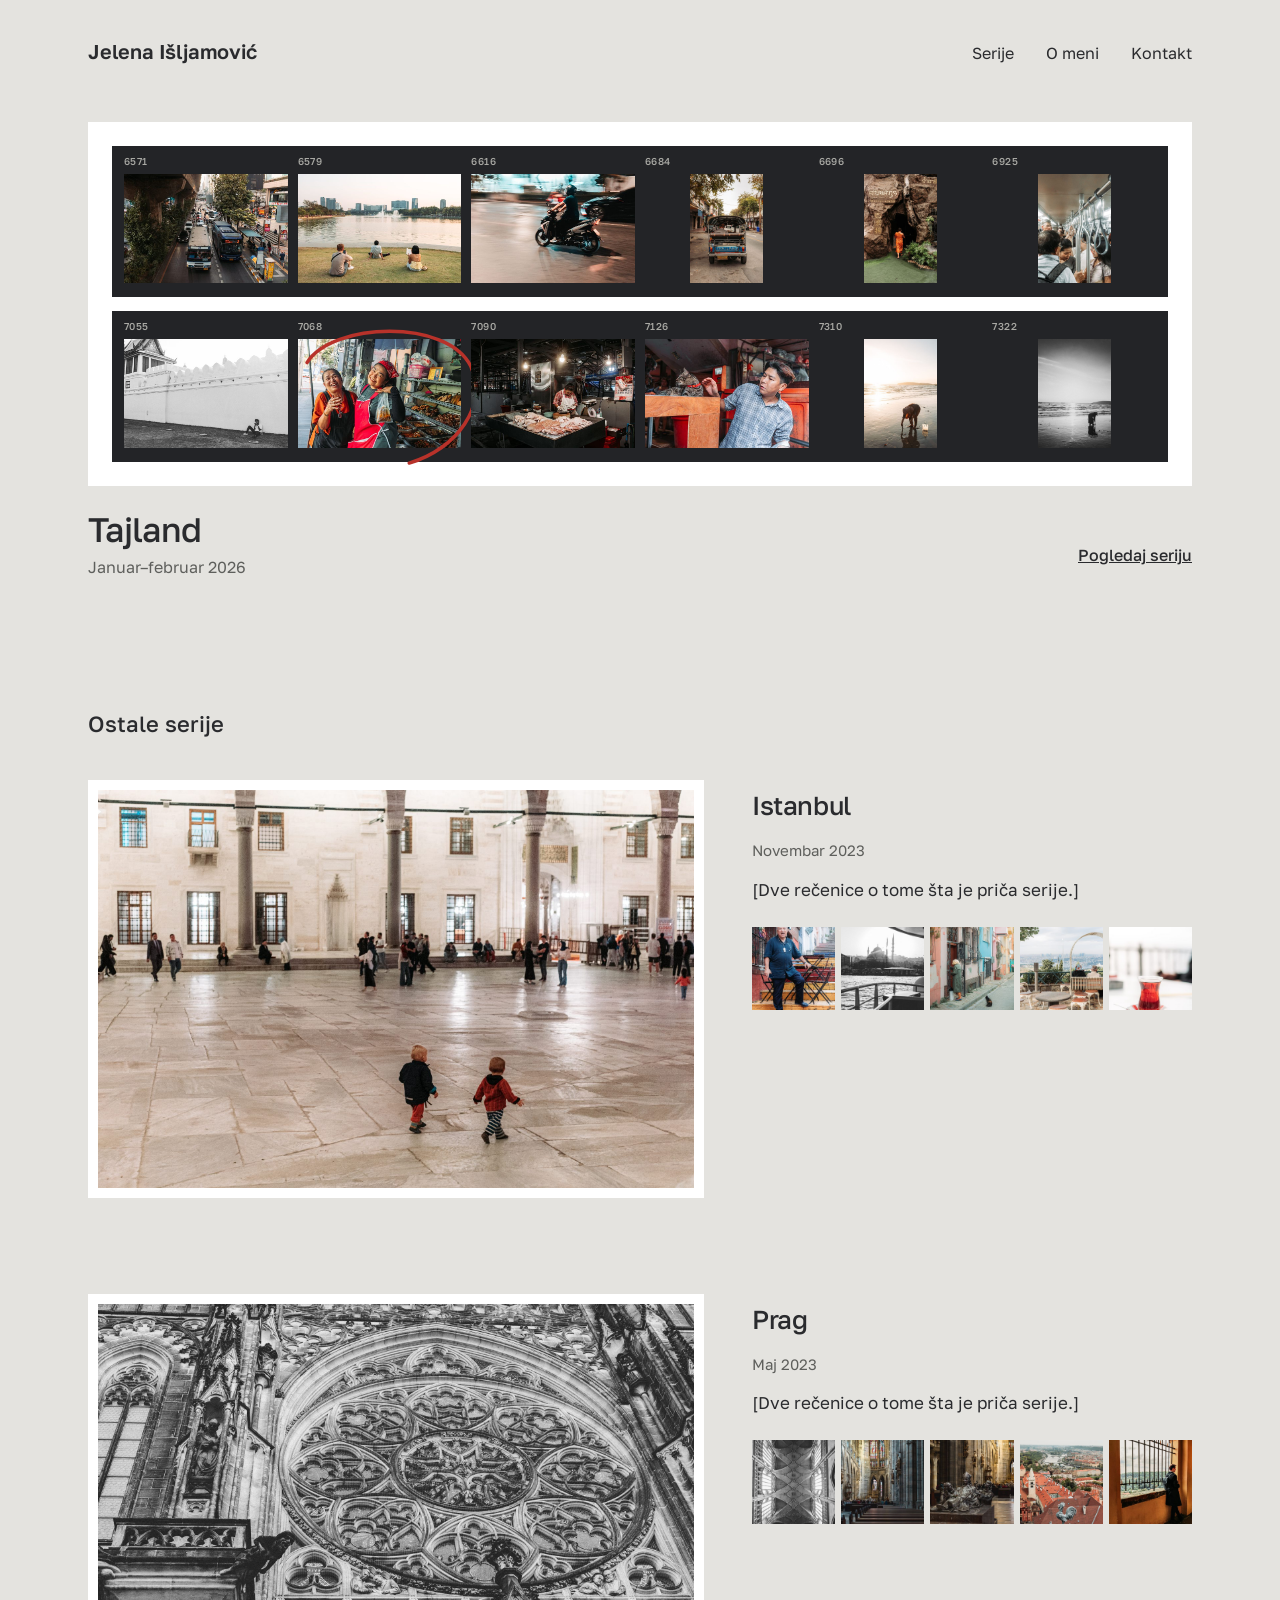
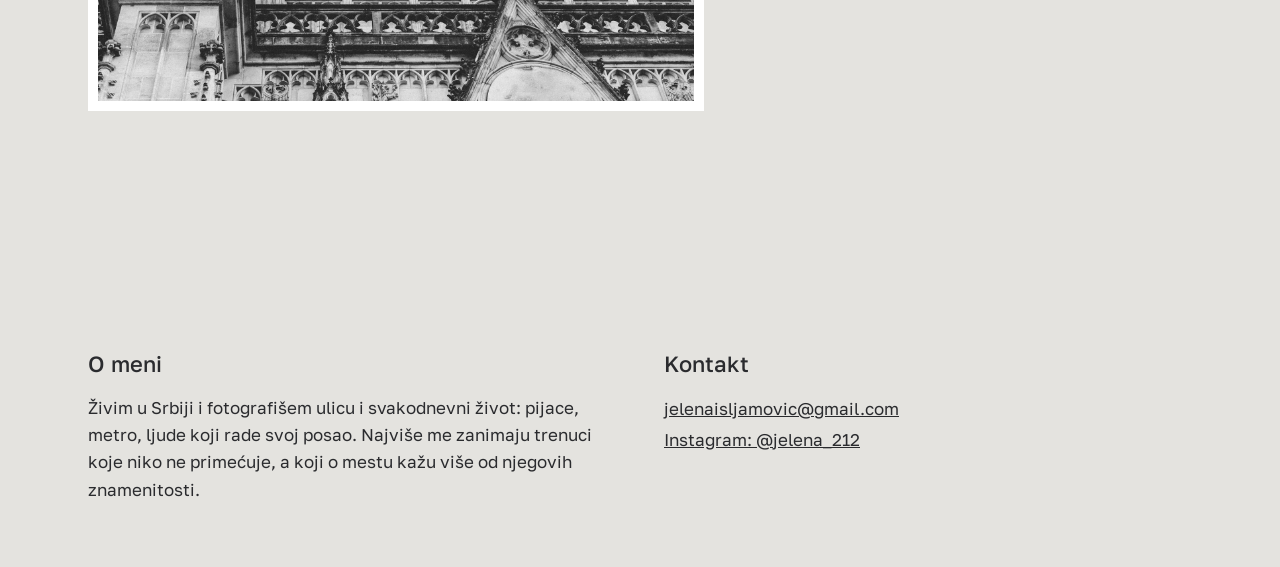
==== index.html @ 3655eb78 "Add files via upload" ====
<!doctype html>
<html lang="sr-Latn">
<head>
<meta charset="utf-8">
<meta name="viewport" content="width=device-width, initial-scale=1">
<title>Jelena Išljamović — fotografija</title>
<meta name="description" content="Ulična i dokumentarna fotografija — Jelena Išljamović">
<link rel="preconnect" href="https://fonts.googleapis.com">
<link rel="preconnect" href="https://fonts.gstatic.com" crossorigin>
<link href="https://fonts.googleapis.com/css2?family=Golos+Text:wght@400;500;600&display=swap" rel="stylesheet">
<link rel="stylesheet" href="style.css">
</head>
<body>
<div class="wrap">
<header class="top">
  <a class="name" href="index.html">Jelena Išljamović</a>
  <nav class="nav" aria-label="Glavni meni">
    <a href="index.html#serije">Serije</a>
    <a href="index.html#o-meni">O meni</a>
    <a href="index.html#kontakt">Kontakt</a>
  </nav>
</header>
<main>
<section aria-label="Kontaktni list serije Tajland">
  <div class="sheet">
    <div class="strip"><div class="row">
      <div class="frame"><span class="num">6571</span><div class="shot"><img src="img/m-tj-cb6a6571.jpg" alt="Autobusi ispod nadvožnjaka" loading="lazy"></div></div>
      <div class="frame"><span class="num">6579</span><div class="shot"><img src="img/m-tj-cb6a6579-edit.jpg" alt="Ljudi na travi kraj jezera u parku" loading="lazy"></div></div>
      <div class="frame"><span class="num">6616</span><div class="shot"><img src="img/m-tj-cb6a6616.jpg" alt="Motor u pokretu" loading="lazy"></div></div>
      <div class="frame"><span class="num">6684</span><div class="shot"><img src="img/m-tj-cb6a6684.jpg" alt="Tuk-tuk na ulici" loading="lazy"></div></div>
      <div class="frame"><span class="num">6696</span><div class="shot"><img src="img/m-tj-cb6a6696.jpg" alt="Monah ulazi u pećinu" loading="lazy"></div></div>
      <div class="frame"><span class="num">6925</span><div class="shot"><img src="img/m-tj-cb6a6925.jpg" alt="Putnici u metrou" loading="lazy"></div></div>
    </div></div>
    <div class="strip"><div class="row">
      <div class="frame"><span class="num">7055</span><div class="shot"><img src="img/m-tj-cb6a7055.jpg" alt="Čovek sedi uz beli zid" loading="lazy"></div></div>
      <div class="frame"><span class="num">7068</span><div class="shot"><img src="img/m-tj-cb6a7068-edit.jpg" alt="Dve prodavačice se smeju na pijaci" loading="lazy"><svg class="mark" aria-hidden="true" viewBox="0 0 120 90" preserveAspectRatio="none"><path pathLength="1" d="M20 28 C 34 6, 98 4, 111 30 C 123 56, 94 86, 57 85 C 22 84, 3 62, 10 42 C 14 29, 30 19, 47 16" fill="none" stroke="#B8322A" stroke-width="3.5" stroke-linecap="round" vector-effect="non-scaling-stroke"/></svg></div></div>
      <div class="frame"><span class="num">7090</span><div class="shot"><img src="img/m-tj-cb6a7090.jpg" alt="Prodavačica mesa na pijaci" loading="lazy"></div></div>
      <div class="frame"><span class="num">7126</span><div class="shot"><img src="img/m-tj-cb6a7126.jpg" alt="Mladić i mačka u tezgi" loading="lazy"></div></div>
      <div class="frame"><span class="num">7310</span><div class="shot"><img src="img/m-tj-cb6a7310.jpg" alt="Žena skuplja školjke u oseci" loading="lazy"></div></div>
      <div class="frame"><span class="num">7322</span><div class="shot"><img src="img/m-tj-cb6a7322.jpg" alt="Žena na plaži u kontrasvetlu" loading="lazy"></div></div>
    </div></div>
  </div>
  <div class="lead">
    <div><h1>Tajland</h1><p class="muted">Januar–februar 2026</p></div>
    <a class="cta" href="tajland.html">Pogledaj seriju</a>
  </div>
</section>
<section id="serije" class="series-list" aria-labelledby="serije-naslov">
  <h2 id="serije-naslov">Ostale serije</h2>
  <article class="series">
    <div class="cover"><img src="img/ist-img_7965.jpg" alt="Deca trče kroz dvorište džamije" loading="lazy"></div>
    <div class="info">
      <h3>Istanbul</h3>
      <p class="muted" style="font-size:15px">Novembar 2023</p>
      <p style="font-size:17px;line-height:1.6;max-width:34em">[Dve rečenice o tome šta je priča serije.]</p>
      <div class="thumbs"><img src="img/m-ist-img_8067.jpg" alt="" loading="lazy"><img src="img/m-ist-img_7953.jpg" alt="" loading="lazy"><img src="img/m-ist-img_8061.jpg" alt="" loading="lazy"><img src="img/m-ist-img_8204.jpg" alt="" loading="lazy"><img src="img/m-ist-img_8185.jpg" alt="" loading="lazy"></div>
    </div>
  </article>
  <article class="series">
    <div class="cover"><img src="img/prg-img_9256.jpg" alt="Rozeta katedrale Svetog Vida, crno-belo" loading="lazy"></div>
    <div class="info">
      <h3>Prag</h3>
      <p class="muted" style="font-size:15px">Maj 2023</p>
      <p style="font-size:17px;line-height:1.6;max-width:34em">[Dve rečenice o tome šta je priča serije.]</p>
      <div class="thumbs"><img src="img/m-prg-img_20230502_110109.jpg" alt="" loading="lazy"><img src="img/m-prg-img_9258.jpg" alt="" loading="lazy"><img src="img/m-prg-img_9260.jpg" alt="" loading="lazy"><img src="img/m-prg-img_9280.jpg" alt="" loading="lazy"><img src="img/m-prg-img_20230502_115839.jpg" alt="" loading="lazy"></div>
    </div>
  </article>
</section>
</main>
<footer class="foot">
  <div id="o-meni"><h2>O meni</h2><p>Živim u Srbiji i fotografišem ulicu i svakodnevni život: pijace, metro, ljude koji rade svoj posao. Najviše me zanimaju trenuci koje niko ne primećuje, a koji o mestu kažu više od njegovih znamenitosti.</p></div>
  <div id="kontakt"><h2>Kontakt</h2><p style="line-height:1.8"><a href="mailto:jelenaisljamovic@gmail.com">jelenaisljamovic@gmail.com</a><br><a href="https://www.instagram.com/jelena_212/">Instagram: @jelena_212</a></p></div>
</footer>
</div>
</body>
</html>
---- style.css ----
*{box-sizing:border-box}
html{-webkit-text-size-adjust:100%}
body{margin:0;background:#E4E3DF;color:#2A2B2E;font-family:'Golos Text',system-ui,sans-serif;line-height:1.5}
a{color:#2A2B2E}a:hover{color:#000}
a:focus-visible{outline:2px solid #2A2B2E;outline-offset:4px}
img{display:block;max-width:100%}
.wrap{max-width:1200px;margin:0 auto;padding:0 clamp(20px,4vw,48px)}
.top{display:flex;flex-wrap:wrap;justify-content:space-between;align-items:baseline;gap:16px;padding:36px 0 56px}
.name{font-size:20px;font-weight:600;text-decoration:none;letter-spacing:-.01em}
.nav{display:flex;gap:32px;font-size:16px}
.nav a{text-decoration:none}
.muted{color:#5E5F5C}

/* Kontaktni list */
.sheet{background:#fff;padding:clamp(12px,2vw,24px);display:flex;flex-direction:column;gap:14px}
.strip{background:#232427;padding:8px 12px 14px}
.row{display:grid;grid-template-columns:repeat(6,minmax(0,1fr));gap:10px}
.frame{display:flex;flex-direction:column;gap:5px}
.num{font-size:10px;color:#A9A9A4;font-weight:500;letter-spacing:.04em}
.shot{position:relative}
.shot img{width:100%;aspect-ratio:3/2;object-fit:contain;background:#232427}
.mark{position:absolute;left:-16%;top:-26%;width:132%;height:152%;overflow:visible;pointer-events:none}
.mark path{stroke-dasharray:1;stroke-dashoffset:1;animation:draw 1.2s .7s cubic-bezier(.6,.1,.3,1) forwards}
@keyframes draw{to{stroke-dashoffset:0}}
@media (prefers-reduced-motion:reduce){.mark path{animation:none;stroke-dashoffset:0}}
.lead{display:flex;flex-wrap:wrap;justify-content:space-between;align-items:end;gap:16px;padding-top:24px}
.lead h1{margin:0;font-size:34px;font-weight:500;letter-spacing:-.02em;line-height:1.15}
.lead p{margin:6px 0 0;font-size:16px}
.cta{font-size:16px;font-weight:500;padding:12px 0}

/* Serije */
.series-list{padding-top:128px}
.series-list>h2{margin:0 0 40px;font-size:22px;font-weight:500}
.series{display:grid;grid-template-columns:7fr 5fr;gap:48px;align-items:start;margin-bottom:96px}
.cover{display:block;background:#fff;padding:10px}
.cover img{width:100%;aspect-ratio:3/2;object-fit:cover}
.info{display:flex;flex-direction:column;gap:14px;padding-top:6px}
.info h3{margin:0;font-size:26px;font-weight:500;letter-spacing:-.015em}
.info p{margin:0}
.thumbs{display:grid;grid-template-columns:repeat(5,minmax(0,1fr));gap:6px;margin-top:10px}
.thumbs img{width:100%;aspect-ratio:1/1;object-fit:cover}

.foot{display:grid;grid-template-columns:repeat(auto-fit,minmax(260px,1fr));gap:48px;padding:140px 0 64px}
.foot h2{margin:0 0 14px;font-size:22px;font-weight:500}
.foot p{margin:0;font-size:17px;line-height:1.6;max-width:34em}

/* Stranica serije */
.story{max-width:1000px;margin:0 auto}
.story h1{margin:20px 0 8px;font-size:clamp(36px,5vw,56px);font-weight:500;letter-spacing:-.025em;line-height:1.05}
.intro{margin:32px 0 0;font-size:18px;line-height:1.65;max-width:36em}
.photos{display:flex;flex-direction:column;gap:88px;padding-top:88px}
figure{margin:0}
.mat{background:#fff;padding:12px}
.mat img{width:100%;height:auto}
.pair{display:grid;grid-template-columns:repeat(2,minmax(0,1fr));gap:32px}
figcaption{margin-top:14px;font-size:14px;line-height:1.5;color:#5E5F5C}
.next{display:flex;flex-wrap:wrap;justify-content:space-between;align-items:baseline;gap:16px;padding:128px 0 72px}

@media (max-width:760px){
  .row{grid-template-columns:repeat(3,minmax(0,1fr))}
  .series{grid-template-columns:minmax(0,1fr);gap:20px}
  .pair{grid-template-columns:minmax(0,1fr)}
  .nav{gap:18px}
}
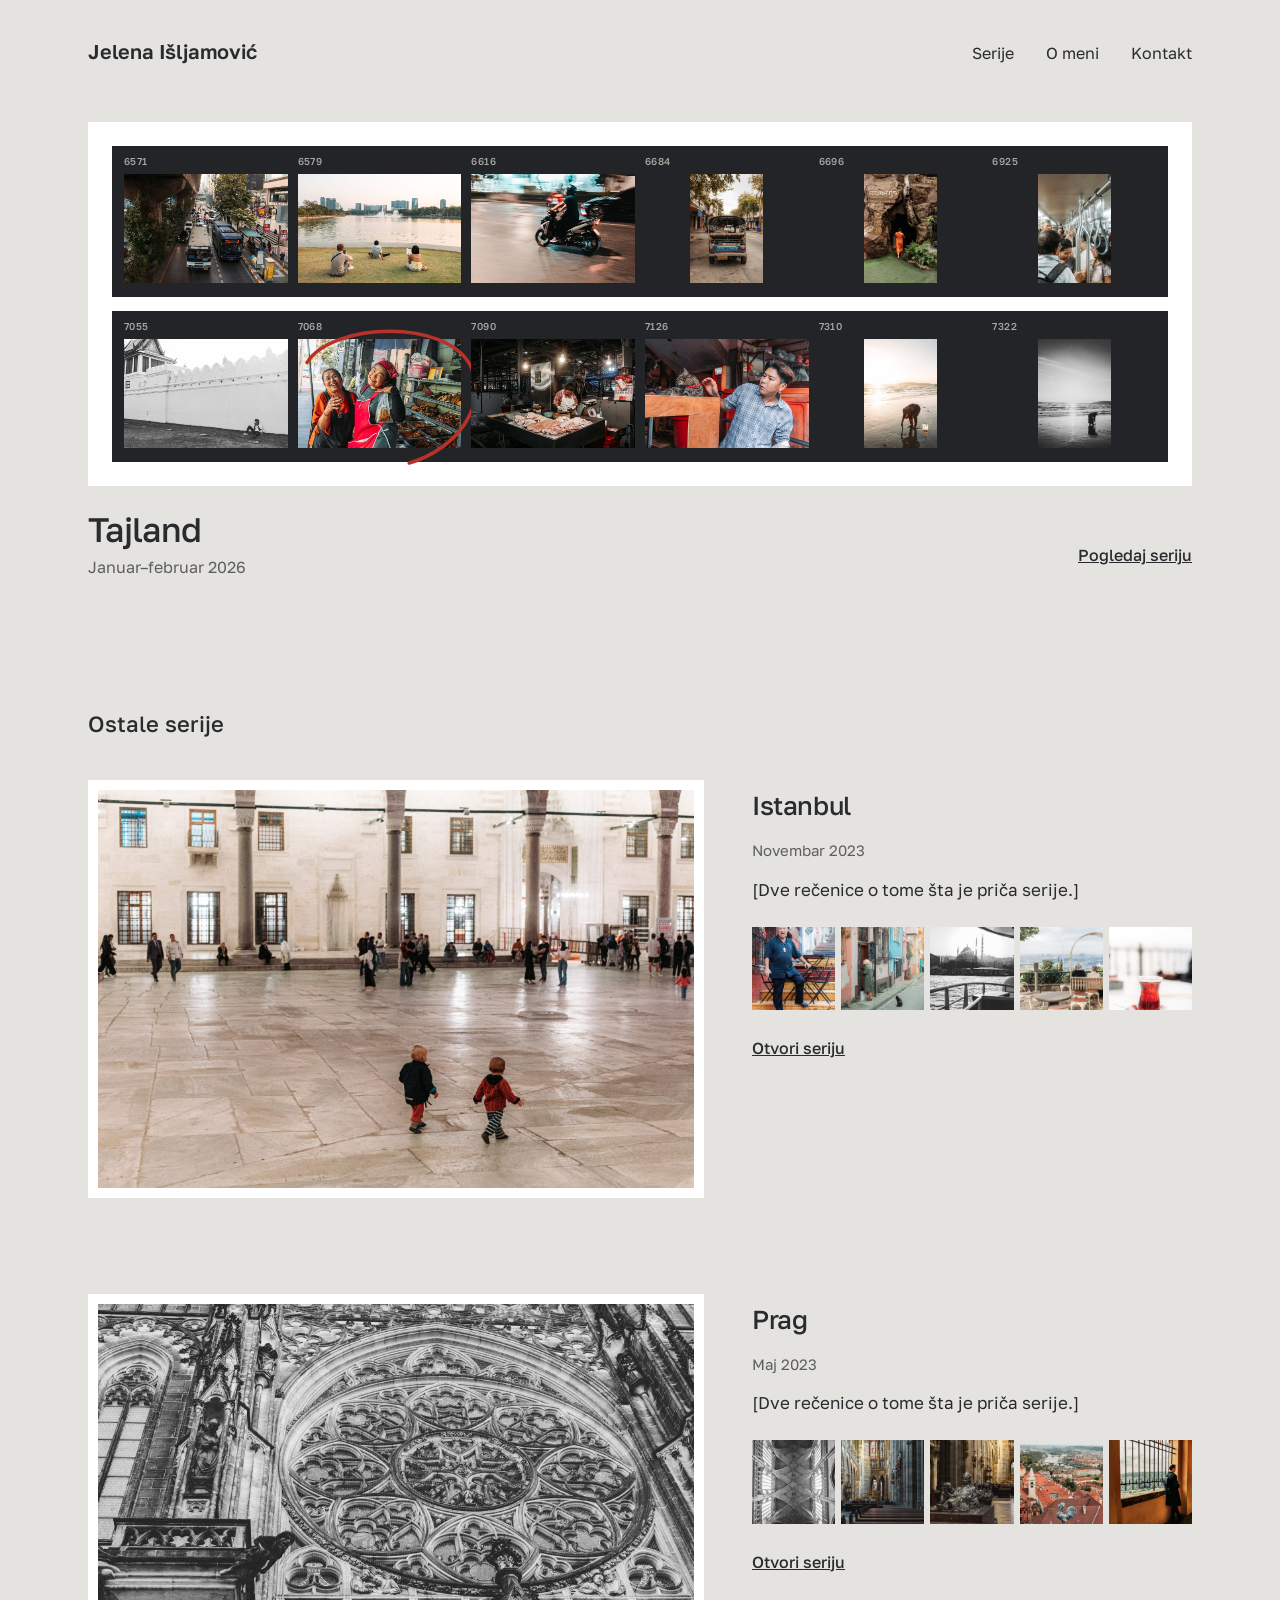
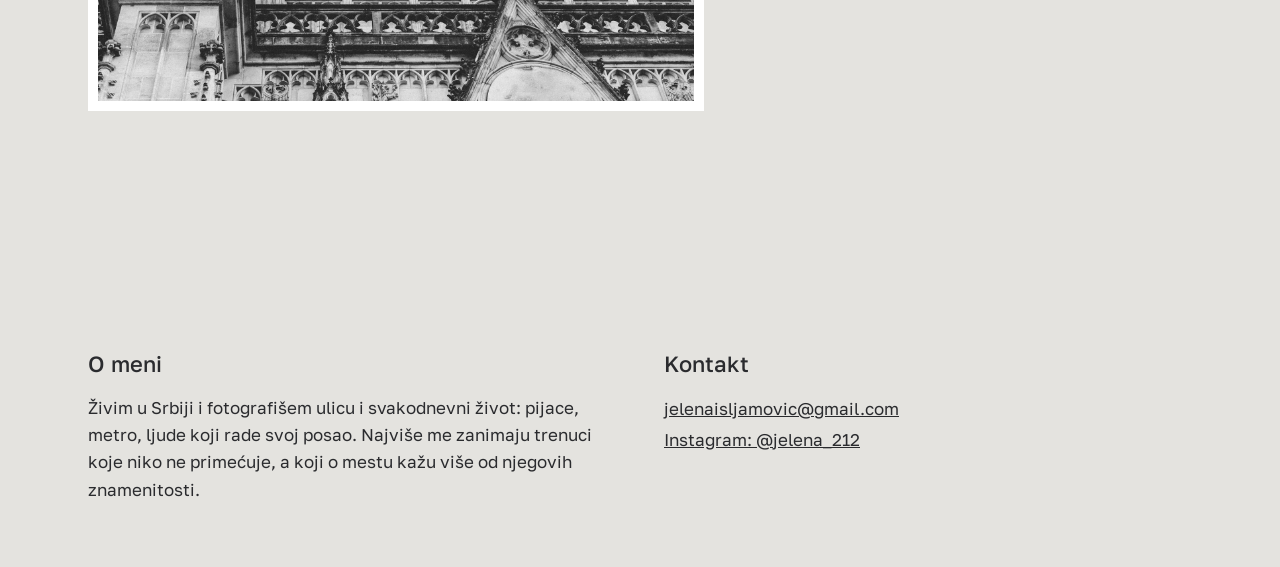
==== commit f1701350: "Add files via upload" ====
--- a/index.html
+++ b/index.html
@@ -24,20 +24,20 @@
 <section aria-label="Kontaktni list serije Tajland">
   <div class="sheet">
     <div class="strip"><div class="row">
-      <div class="frame"><span class="num">6571</span><div class="shot"><img src="img/m-tj-cb6a6571.jpg" alt="Autobusi ispod nadvožnjaka" loading="lazy"></div></div>
-      <div class="frame"><span class="num">6579</span><div class="shot"><img src="img/m-tj-cb6a6579-edit.jpg" alt="Ljudi na travi kraj jezera u parku" loading="lazy"></div></div>
-      <div class="frame"><span class="num">6616</span><div class="shot"><img src="img/m-tj-cb6a6616.jpg" alt="Motor u pokretu" loading="lazy"></div></div>
-      <div class="frame"><span class="num">6684</span><div class="shot"><img src="img/m-tj-cb6a6684.jpg" alt="Tuk-tuk na ulici" loading="lazy"></div></div>
-      <div class="frame"><span class="num">6696</span><div class="shot"><img src="img/m-tj-cb6a6696.jpg" alt="Monah ulazi u pećinu" loading="lazy"></div></div>
-      <div class="frame"><span class="num">6925</span><div class="shot"><img src="img/m-tj-cb6a6925.jpg" alt="Putnici u metrou" loading="lazy"></div></div>
+      <div class="frame"><span class="num">6571</span><div class="shot"><a href="tajland.html#f-6571" aria-label="Otvori: Autobusi ispod nadvožnjaka"><img src="img/m-tj-cb6a6571.jpg" alt="Autobusi ispod nadvožnjaka" loading="lazy"></a></div></div>
+      <div class="frame"><span class="num">6579</span><div class="shot"><a href="tajland.html#f-6579" aria-label="Otvori: Ljudi na travi kraj jezera u parku"><img src="img/m-tj-cb6a6579-edit.jpg" alt="Ljudi na travi kraj jezera u parku" loading="lazy"></a></div></div>
+      <div class="frame"><span class="num">6616</span><div class="shot"><a href="tajland.html#f-6616" aria-label="Otvori: Motor u pokretu"><img src="img/m-tj-cb6a6616.jpg" alt="Motor u pokretu" loading="lazy"></a></div></div>
+      <div class="frame"><span class="num">6684</span><div class="shot"><a href="tajland.html#f-6684" aria-label="Otvori: Tuk-tuk na ulici"><img src="img/m-tj-cb6a6684.jpg" alt="Tuk-tuk na ulici" loading="lazy"></a></div></div>
+      <div class="frame"><span class="num">6696</span><div class="shot"><a href="tajland.html#f-6696" aria-label="Otvori: Monah ulazi u pećinu"><img src="img/m-tj-cb6a6696.jpg" alt="Monah ulazi u pećinu" loading="lazy"></a></div></div>
+      <div class="frame"><span class="num">6925</span><div class="shot"><a href="tajland.html#f-6925" aria-label="Otvori: Putnici u metrou"><img src="img/m-tj-cb6a6925.jpg" alt="Putnici u metrou" loading="lazy"></a></div></div>
     </div></div>
     <div class="strip"><div class="row">
-      <div class="frame"><span class="num">7055</span><div class="shot"><img src="img/m-tj-cb6a7055.jpg" alt="Čovek sedi uz beli zid" loading="lazy"></div></div>
-      <div class="frame"><span class="num">7068</span><div class="shot"><img src="img/m-tj-cb6a7068-edit.jpg" alt="Dve prodavačice se smeju na pijaci" loading="lazy"><svg class="mark" aria-hidden="true" viewBox="0 0 120 90" preserveAspectRatio="none"><path pathLength="1" d="M20 28 C 34 6, 98 4, 111 30 C 123 56, 94 86, 57 85 C 22 84, 3 62, 10 42 C 14 29, 30 19, 47 16" fill="none" stroke="#B8322A" stroke-width="3.5" stroke-linecap="round" vector-effect="non-scaling-stroke"/></svg></div></div>
-      <div class="frame"><span class="num">7090</span><div class="shot"><img src="img/m-tj-cb6a7090.jpg" alt="Prodavačica mesa na pijaci" loading="lazy"></div></div>
-      <div class="frame"><span class="num">7126</span><div class="shot"><img src="img/m-tj-cb6a7126.jpg" alt="Mladić i mačka u tezgi" loading="lazy"></div></div>
-      <div class="frame"><span class="num">7310</span><div class="shot"><img src="img/m-tj-cb6a7310.jpg" alt="Žena skuplja školjke u oseci" loading="lazy"></div></div>
-      <div class="frame"><span class="num">7322</span><div class="shot"><img src="img/m-tj-cb6a7322.jpg" alt="Žena na plaži u kontrasvetlu" loading="lazy"></div></div>
+      <div class="frame"><span class="num">7055</span><div class="shot"><a href="tajland.html#f-7055" aria-label="Otvori: Čovek sedi uz beli zid"><img src="img/m-tj-cb6a7055.jpg" alt="Čovek sedi uz beli zid" loading="lazy"></a></div></div>
+      <div class="frame"><span class="num">7068</span><div class="shot"><a href="tajland.html#f-7068" aria-label="Otvori: Dve prodavačice se smeju na pijaci"><img src="img/m-tj-cb6a7068-edit.jpg" alt="Dve prodavačice se smeju na pijaci" loading="lazy"></a><svg class="mark" aria-hidden="true" viewBox="0 0 120 90" preserveAspectRatio="none"><path pathLength="1" d="M20 28 C 34 6, 98 4, 111 30 C 123 56, 94 86, 57 85 C 22 84, 3 62, 10 42 C 14 29, 30 19, 47 16" fill="none" stroke="#B8322A" stroke-width="3.5" stroke-linecap="round" vector-effect="non-scaling-stroke"/></svg></div></div>
+      <div class="frame"><span class="num">7090</span><div class="shot"><a href="tajland.html#f-7090" aria-label="Otvori: Prodavačica mesa na pijaci"><img src="img/m-tj-cb6a7090.jpg" alt="Prodavačica mesa na pijaci" loading="lazy"></a></div></div>
+      <div class="frame"><span class="num">7126</span><div class="shot"><a href="tajland.html#f-7126" aria-label="Otvori: Mladić i mačka u tezgi"><img src="img/m-tj-cb6a7126.jpg" alt="Mladić i mačka u tezgi" loading="lazy"></a></div></div>
+      <div class="frame"><span class="num">7310</span><div class="shot"><a href="tajland.html#f-7310" aria-label="Otvori: Žena skuplja školjke u oseci"><img src="img/m-tj-cb6a7310.jpg" alt="Žena skuplja školjke u oseci" loading="lazy"></a></div></div>
+      <div class="frame"><span class="num">7322</span><div class="shot"><a href="tajland.html#f-7322" aria-label="Otvori: Žena na plaži u kontrasvetlu"><img src="img/m-tj-cb6a7322.jpg" alt="Žena na plaži u kontrasvetlu" loading="lazy"></a></div></div>
     </div></div>
   </div>
   <div class="lead">
@@ -48,21 +48,23 @@
 <section id="serije" class="series-list" aria-labelledby="serije-naslov">
   <h2 id="serije-naslov">Ostale serije</h2>
   <article class="series">
-    <div class="cover"><img src="img/ist-img_7965.jpg" alt="Deca trče kroz dvorište džamije" loading="lazy"></div>
+    <a class="cover" href="istanbul.html"><img src="img/ist-img_7965.jpg" alt="Deca trče kroz dvorište džamije" loading="lazy"></a>
     <div class="info">
-      <h3>Istanbul</h3>
+      <h3><a href="istanbul.html">Istanbul</a></h3>
       <p class="muted" style="font-size:15px">Novembar 2023</p>
       <p style="font-size:17px;line-height:1.6;max-width:34em">[Dve rečenice o tome šta je priča serije.]</p>
-      <div class="thumbs"><img src="img/m-ist-img_8067.jpg" alt="" loading="lazy"><img src="img/m-ist-img_7953.jpg" alt="" loading="lazy"><img src="img/m-ist-img_8061.jpg" alt="" loading="lazy"><img src="img/m-ist-img_8204.jpg" alt="" loading="lazy"><img src="img/m-ist-img_8185.jpg" alt="" loading="lazy"></div>
+      <div class="thumbs"><a href="istanbul.html#f-8067" aria-label="Otvori: Čovek na šarenim stepenicama"><img src="img/m-ist-img_8067.jpg" alt="" loading="lazy"></a><a href="istanbul.html#f-8061" aria-label="Otvori: Ulica sa mačkom"><img src="img/m-ist-img_8061.jpg" alt="" loading="lazy"></a><a href="istanbul.html#f-7953" aria-label="Otvori: Pogled sa trajekta, crno-belo"><img src="img/m-ist-img_7953.jpg" alt="" loading="lazy"></a><a href="istanbul.html#f-8204" aria-label="Otvori: Ljudi na klupi iznad grada"><img src="img/m-ist-img_8204.jpg" alt="" loading="lazy"></a><a href="istanbul.html#f-8185" aria-label="Otvori: Čaša čaja"><img src="img/m-ist-img_8185.jpg" alt="" loading="lazy"></a></div>
+      <a class="cta" href="istanbul.html" style="align-self:flex-start">Otvori seriju</a>
     </div>
   </article>
   <article class="series">
-    <div class="cover"><img src="img/prg-img_9256.jpg" alt="Rozeta katedrale Svetog Vida, crno-belo" loading="lazy"></div>
+    <a class="cover" href="prag.html"><img src="img/prg-img_9256.jpg" alt="Rozeta katedrale Svetog Vida, crno-belo" loading="lazy"></a>
     <div class="info">
-      <h3>Prag</h3>
+      <h3><a href="prag.html">Prag</a></h3>
       <p class="muted" style="font-size:15px">Maj 2023</p>
       <p style="font-size:17px;line-height:1.6;max-width:34em">[Dve rečenice o tome šta je priča serije.]</p>
-      <div class="thumbs"><img src="img/m-prg-img_20230502_110109.jpg" alt="" loading="lazy"><img src="img/m-prg-img_9258.jpg" alt="" loading="lazy"><img src="img/m-prg-img_9260.jpg" alt="" loading="lazy"><img src="img/m-prg-img_9280.jpg" alt="" loading="lazy"><img src="img/m-prg-img_20230502_115839.jpg" alt="" loading="lazy"></div>
+      <div class="thumbs"><a href="prag.html#f-110109" aria-label="Otvori: Svod katedrale"><img src="img/m-prg-img_20230502_110109.jpg" alt="" loading="lazy"></a><a href="prag.html#f-9258" aria-label="Otvori: Brodovi katedrale"><img src="img/m-prg-img_9258.jpg" alt="" loading="lazy"></a><a href="prag.html#f-9260" aria-label="Otvori: Grobnica u katedrali"><img src="img/m-prg-img_9260.jpg" alt="" loading="lazy"></a><a href="prag.html#f-9280" aria-label="Otvori: Krovovi Praga odozgo"><img src="img/m-prg-img_9280.jpg" alt="" loading="lazy"></a><a href="prag.html#f-115839" aria-label="Otvori: Pogled kroz rešetke na kuli"><img src="img/m-prg-img_20230502_115839.jpg" alt="" loading="lazy"></a></div>
+      <a class="cta" href="prag.html" style="align-self:flex-start">Otvori seriju</a>
     </div>
   </article>
 </section>
@@ -72,5 +74,6 @@
   <div id="kontakt"><h2>Kontakt</h2><p style="line-height:1.8"><a href="mailto:jelenaisljamovic@gmail.com">jelenaisljamovic@gmail.com</a><br><a href="https://www.instagram.com/jelena_212/">Instagram: @jelena_212</a></p></div>
 </footer>
 </div>
+<script src="lightbox.js"></script>
 </body>
 </html>
--- a/style.css
+++ b/style.css
@@ -62,3 +62,25 @@
   .pair{grid-template-columns:minmax(0,1fr)}
   .nav{gap:18px}
 }
+
+/* Klikabilno */
+a.zoom{display:block;cursor:zoom-in}
+.cover,.thumbs a,.shot a{display:block}
+.cover:hover img,.thumbs a:hover img{opacity:.88}
+.info h3 a{text-decoration:none}
+.info h3 a:hover{text-decoration:underline}
+.shot a:hover img{outline:2px solid #E4E3DF;outline-offset:-2px}
+.mat.v{max-width:62%;margin:0 auto}
+
+/* Prikaz preko celog ekrana */
+.lb{position:fixed;inset:0;z-index:50;background:rgba(20,21,23,.96);display:flex;align-items:center;justify-content:center;padding:56px 64px}
+.lb[hidden]{display:none}
+.lb-fig{margin:0;display:flex;flex-direction:column;align-items:center;gap:12px;max-width:100%;max-height:100%}
+.lb-fig img{max-width:100%;max-height:calc(100vh - 140px);width:auto;height:auto;object-fit:contain}
+.lb-fig figcaption{color:#C9C8C3;font-size:14px}
+.lb-btn{position:absolute;background:none;border:0;color:#E4E3DF;font:inherit;font-size:40px;line-height:1;width:56px;height:56px;cursor:pointer}
+.lb-btn:focus-visible{outline:2px solid #E4E3DF}
+.lb-close{top:8px;right:8px}
+.lb-prev{left:4px;top:50%;transform:translateY(-50%)}
+.lb-next{right:4px;top:50%;transform:translateY(-50%)}
+@media (max-width:760px){.lb{padding:56px 8px}.lb-prev,.lb-next{top:auto;bottom:8px;transform:none}.mat.v{max-width:100%}}
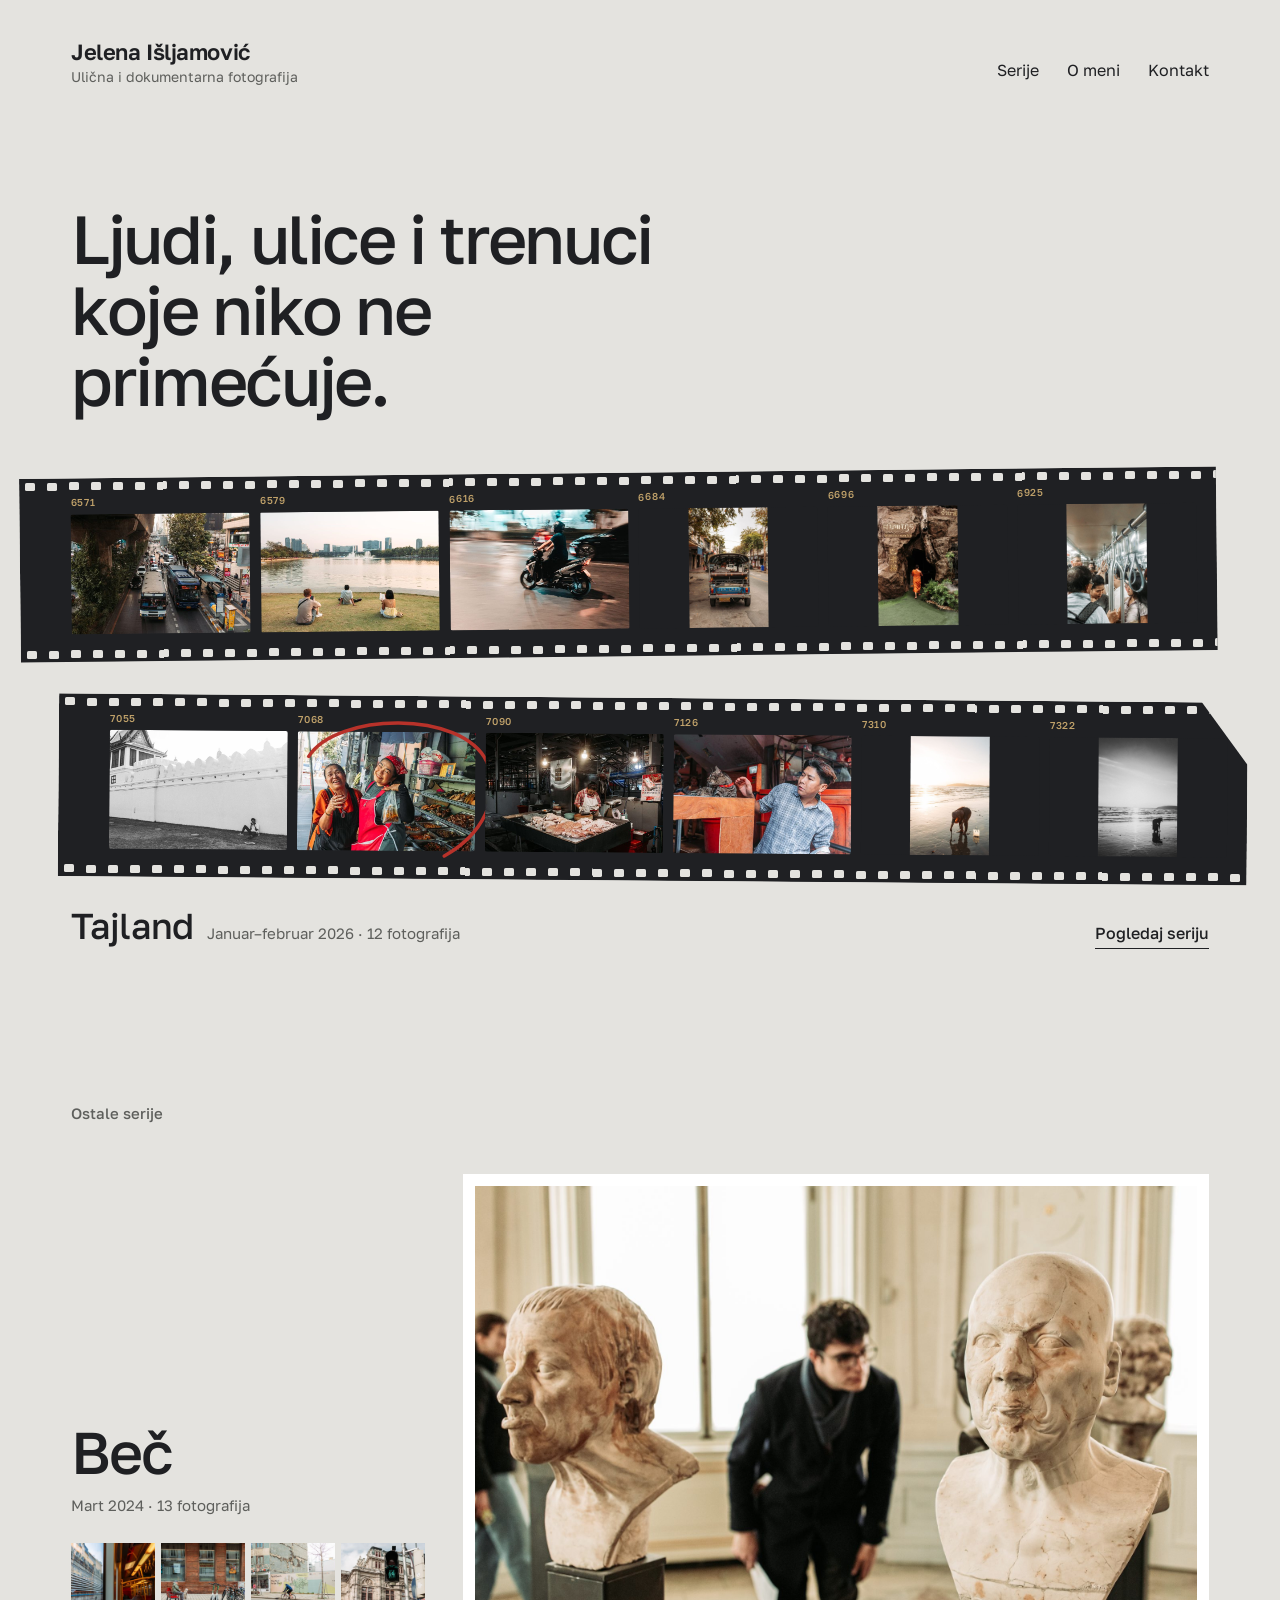
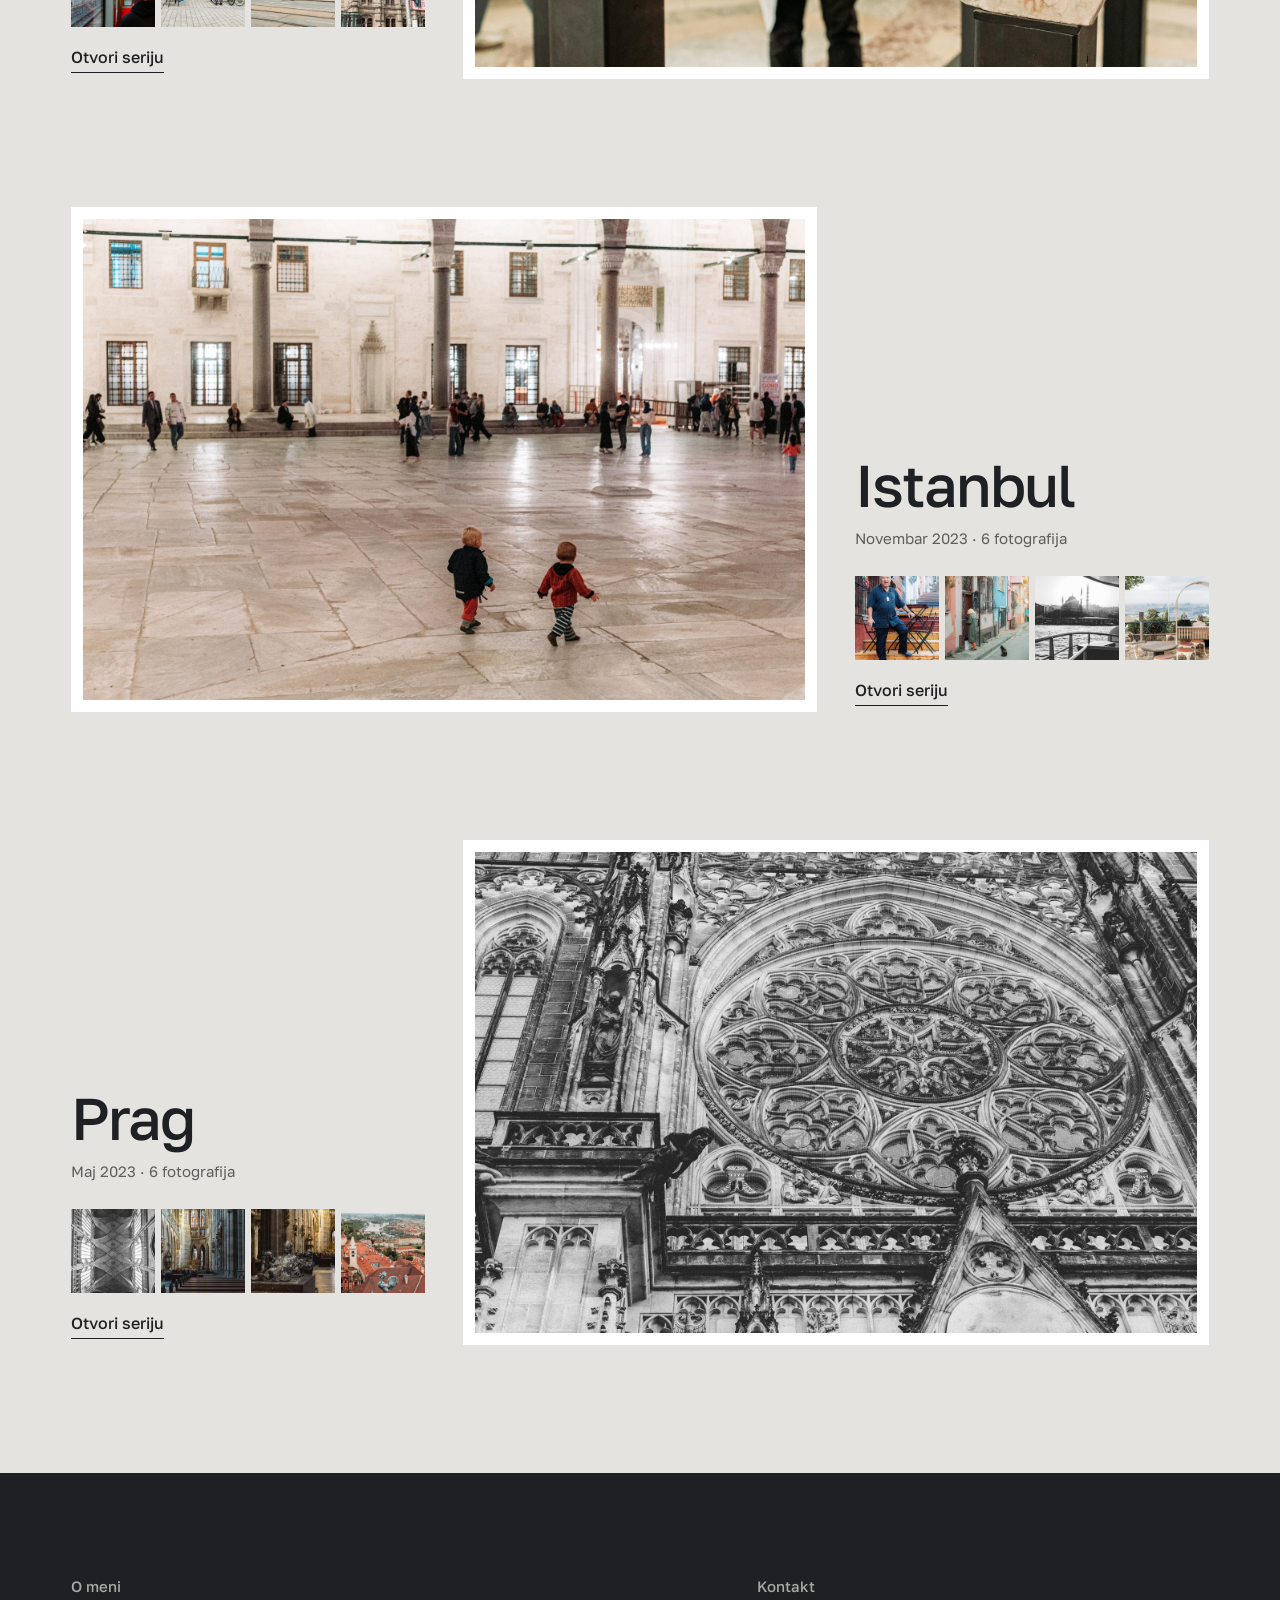
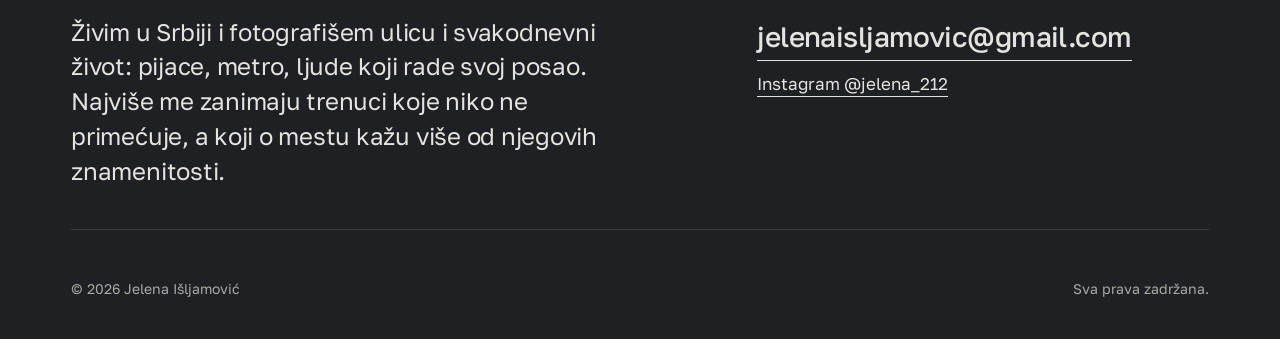
==== commit 3a9fc0cd: "Add files via upload" ====
--- a/index.html
+++ b/index.html
@@ -5,6 +5,7 @@
 <meta name="viewport" content="width=device-width, initial-scale=1">
 <title>Jelena Išljamović — fotografija</title>
 <meta name="description" content="Ulična i dokumentarna fotografija — Jelena Išljamović">
+<link rel="icon" href="data:image/svg+xml,%3Csvg xmlns='http://www.w3.org/2000/svg' viewBox='0 0 32 32'%3E%3Crect width='32' height='32' fill='%23E4E3DF'/%3E%3Cellipse cx='16' cy='16' rx='11' ry='9' fill='none' stroke='%23B8322A' stroke-width='3'/%3E%3C/svg%3E">
 <link rel="preconnect" href="https://fonts.googleapis.com">
 <link rel="preconnect" href="https://fonts.gstatic.com" crossorigin>
 <link href="https://fonts.googleapis.com/css2?family=Golos+Text:wght@400;500;600&display=swap" rel="stylesheet">
@@ -13,7 +14,7 @@
 <body>
 <div class="wrap">
 <header class="top">
-  <a class="name" href="index.html">Jelena Išljamović</a>
+  <a class="brand" href="index.html"><span class="name">Jelena Išljamović</span><span class="tag">Ulična i dokumentarna fotografija</span></a>
   <nav class="nav" aria-label="Glavni meni">
     <a href="index.html#serije">Serije</a>
     <a href="index.html#o-meni">O meni</a>
@@ -21,8 +22,9 @@
   </nav>
 </header>
 <main>
+<p class="intro-line">Ljudi, ulice i trenuci koje niko ne primećuje.</p>
 <section aria-label="Kontaktni list serije Tajland">
-  <div class="sheet">
+  <div class="film">
     <div class="strip"><div class="row">
       <div class="frame"><span class="num">6571</span><div class="shot"><a href="tajland.html#f-6571" aria-label="Otvori: Autobusi ispod nadvožnjaka"><img src="img/m-tj-cb6a6571.jpg" alt="Autobusi ispod nadvožnjaka" loading="lazy"></a></div></div>
       <div class="frame"><span class="num">6579</span><div class="shot"><a href="tajland.html#f-6579" aria-label="Otvori: Ljudi na travi kraj jezera u parku"><img src="img/m-tj-cb6a6579-edit.jpg" alt="Ljudi na travi kraj jezera u parku" loading="lazy"></a></div></div>
@@ -41,39 +43,49 @@
     </div></div>
   </div>
   <div class="lead">
-    <div><h1>Tajland</h1><p class="muted">Januar–februar 2026</p></div>
-    <a class="cta" href="tajland.html">Pogledaj seriju</a>
+    <div><h2 style="display:inline">Tajland</h2><p class="meta">Januar–februar 2026 · 12 fotografija</p></div>
+    <a class="cta link" href="tajland.html">Pogledaj seriju</a>
   </div>
 </section>
 <section id="serije" class="series-list" aria-labelledby="serije-naslov">
-  <h2 id="serije-naslov">Ostale serije</h2>
+  <h2 id="serije-naslov" class="section-title">Ostale serije</h2>
   <article class="series">
-    <a class="cover" href="istanbul.html"><img src="img/ist-img_7965.jpg" alt="Deca trče kroz dvorište džamije" loading="lazy"></a>
+    <a class="cover" href="bec.html" aria-label="Otvori seriju Beč"><img src="img/bec-img_8945.jpg" alt="Posetilac se saginje među bistama u muzeju" loading="lazy"></a>
     <div class="info">
-      <h3><a href="istanbul.html">Istanbul</a></h3>
-      <p class="muted" style="font-size:15px">Novembar 2023</p>
-      <p style="font-size:17px;line-height:1.6;max-width:34em">[Dve rečenice o tome šta je priča serije.]</p>
-      <div class="thumbs"><a href="istanbul.html#f-8067" aria-label="Otvori: Čovek na šarenim stepenicama"><img src="img/m-ist-img_8067.jpg" alt="" loading="lazy"></a><a href="istanbul.html#f-8061" aria-label="Otvori: Ulica sa mačkom"><img src="img/m-ist-img_8061.jpg" alt="" loading="lazy"></a><a href="istanbul.html#f-7953" aria-label="Otvori: Pogled sa trajekta, crno-belo"><img src="img/m-ist-img_7953.jpg" alt="" loading="lazy"></a><a href="istanbul.html#f-8204" aria-label="Otvori: Ljudi na klupi iznad grada"><img src="img/m-ist-img_8204.jpg" alt="" loading="lazy"></a><a href="istanbul.html#f-8185" aria-label="Otvori: Čaša čaja"><img src="img/m-ist-img_8185.jpg" alt="" loading="lazy"></a></div>
-      <a class="cta" href="istanbul.html" style="align-self:flex-start">Otvori seriju</a>
+      <h3><a href="bec.html">Beč</a></h3>
+      <p class="when">Mart 2024 · 13 fotografija</p>
+      <div class="thumbs"><a href="bec.html#f-8774" aria-label="Otvori: Pogled kroz prozor metroa u pokretu"><img src="img/m-bec-img_8774.jpg" alt="" loading="lazy"></a><a href="bec.html#f-8872" aria-label="Otvori: Stariji čovek sa psom na crvenoj klupi"><img src="img/m-bec-img_8872.jpg" alt="" loading="lazy"></a><a href="bec.html#f-8881" aria-label="Otvori: Biciklista i tramvajske šine"><img src="img/m-bec-img_8881.jpg" alt="" loading="lazy"></a><a href="bec.html#f-8965" aria-label="Otvori: Semafor ispred Opere"><img src="img/m-bec-img_8965.jpg" alt="" loading="lazy"></a></div>
+      <a class="cta link" href="bec.html" style="align-self:flex-start">Otvori seriju</a>
     </div>
   </article>
   <article class="series">
-    <a class="cover" href="prag.html"><img src="img/prg-img_9256.jpg" alt="Rozeta katedrale Svetog Vida, crno-belo" loading="lazy"></a>
+    <a class="cover" href="istanbul.html" aria-label="Otvori seriju Istanbul"><img src="img/ist-img_7965.jpg" alt="Deca trče kroz dvorište džamije" loading="lazy"></a>
+    <div class="info">
+      <h3><a href="istanbul.html">Istanbul</a></h3>
+      <p class="when">Novembar 2023 · 6 fotografija</p>
+      <div class="thumbs"><a href="istanbul.html#f-8067" aria-label="Otvori: Čovek na šarenim stepenicama"><img src="img/m-ist-img_8067.jpg" alt="" loading="lazy"></a><a href="istanbul.html#f-8061" aria-label="Otvori: Ulica sa mačkom"><img src="img/m-ist-img_8061.jpg" alt="" loading="lazy"></a><a href="istanbul.html#f-7953" aria-label="Otvori: Pogled sa trajekta, crno-belo"><img src="img/m-ist-img_7953.jpg" alt="" loading="lazy"></a><a href="istanbul.html#f-8204" aria-label="Otvori: Ljudi na klupi iznad grada"><img src="img/m-ist-img_8204.jpg" alt="" loading="lazy"></a></div>
+      <a class="cta link" href="istanbul.html" style="align-self:flex-start">Otvori seriju</a>
+    </div>
+  </article>
+  <article class="series">
+    <a class="cover" href="prag.html" aria-label="Otvori seriju Prag"><img src="img/prg-img_9256.jpg" alt="Rozeta katedrale Svetog Vida" loading="lazy"></a>
     <div class="info">
       <h3><a href="prag.html">Prag</a></h3>
-      <p class="muted" style="font-size:15px">Maj 2023</p>
-      <p style="font-size:17px;line-height:1.6;max-width:34em">[Dve rečenice o tome šta je priča serije.]</p>
-      <div class="thumbs"><a href="prag.html#f-110109" aria-label="Otvori: Svod katedrale"><img src="img/m-prg-img_20230502_110109.jpg" alt="" loading="lazy"></a><a href="prag.html#f-9258" aria-label="Otvori: Brodovi katedrale"><img src="img/m-prg-img_9258.jpg" alt="" loading="lazy"></a><a href="prag.html#f-9260" aria-label="Otvori: Grobnica u katedrali"><img src="img/m-prg-img_9260.jpg" alt="" loading="lazy"></a><a href="prag.html#f-9280" aria-label="Otvori: Krovovi Praga odozgo"><img src="img/m-prg-img_9280.jpg" alt="" loading="lazy"></a><a href="prag.html#f-115839" aria-label="Otvori: Pogled kroz rešetke na kuli"><img src="img/m-prg-img_20230502_115839.jpg" alt="" loading="lazy"></a></div>
-      <a class="cta" href="prag.html" style="align-self:flex-start">Otvori seriju</a>
+      <p class="when">Maj 2023 · 6 fotografija</p>
+      <div class="thumbs"><a href="prag.html#f-110109" aria-label="Otvori: Svod katedrale"><img src="img/m-prg-img_20230502_110109.jpg" alt="" loading="lazy"></a><a href="prag.html#f-9258" aria-label="Otvori: Brodovi katedrale"><img src="img/m-prg-img_9258.jpg" alt="" loading="lazy"></a><a href="prag.html#f-9260" aria-label="Otvori: Grobnica u katedrali"><img src="img/m-prg-img_9260.jpg" alt="" loading="lazy"></a><a href="prag.html#f-9280" aria-label="Otvori: Krovovi Praga odozgo"><img src="img/m-prg-img_9280.jpg" alt="" loading="lazy"></a></div>
+      <a class="cta link" href="prag.html" style="align-self:flex-start">Otvori seriju</a>
     </div>
   </article>
 </section>
 </main>
+</div>
 <footer class="foot">
-  <div id="o-meni"><h2>O meni</h2><p>Živim u Srbiji i fotografišem ulicu i svakodnevni život: pijace, metro, ljude koji rade svoj posao. Najviše me zanimaju trenuci koje niko ne primećuje, a koji o mestu kažu više od njegovih znamenitosti.</p></div>
-  <div id="kontakt"><h2>Kontakt</h2><p style="line-height:1.8"><a href="mailto:jelenaisljamovic@gmail.com">jelenaisljamovic@gmail.com</a><br><a href="https://www.instagram.com/jelena_212/">Instagram: @jelena_212</a></p></div>
+  <div class="wrap">
+    <div class="about" id="o-meni"><h2>O meni</h2><p>Živim u Srbiji i fotografišem ulicu i svakodnevni život: pijace, metro, ljude koji rade svoj posao. Najviše me zanimaju trenuci koje niko ne primećuje, a koji o mestu kažu više od njegovih znamenitosti.</p></div>
+    <div class="contact" id="kontakt"><h2>Kontakt</h2><p><a class="mail link" href="mailto:jelenaisljamovic@gmail.com">jelenaisljamovic@gmail.com</a></p><p><a class="link" href="https://www.instagram.com/jelena_212/">Instagram @jelena_212</a></p></div>
+    <div class="fine"><span>© 2026 Jelena Išljamović</span><span>Sva prava zadržana.</span></div>
+  </div>
 </footer>
-</div>
 <script src="lightbox.js"></script>
 </body>
 </html>
--- a/style.css
+++ b/style.css
@@ -1,86 +1,148 @@
+/* Jelena Išljamović — fotografija. Paleta: Svetlomer, Grafit, Fiksir, Papir, Marker. */
+:root{
+  --bg:#E4E3DF; --ink:#1F2023; --muted:#5E5F5C; --paper:#FFFFFF; --film:#1F2023; --marker:#B8322A;
+  --wrap:1240px; --pad:clamp(20px,4vw,56px);
+}
 *{box-sizing:border-box}
-html{-webkit-text-size-adjust:100%}
-body{margin:0;background:#E4E3DF;color:#2A2B2E;font-family:'Golos Text',system-ui,sans-serif;line-height:1.5}
-a{color:#2A2B2E}a:hover{color:#000}
-a:focus-visible{outline:2px solid #2A2B2E;outline-offset:4px}
+html{-webkit-text-size-adjust:100%;scroll-behavior:smooth}
+@media (prefers-reduced-motion:reduce){html{scroll-behavior:auto}}
+body{margin:0;background:var(--bg);color:var(--ink);font-family:'Golos Text',system-ui,sans-serif;font-size:17px;line-height:1.55;-webkit-font-smoothing:antialiased}
 img{display:block;max-width:100%}
-.wrap{max-width:1200px;margin:0 auto;padding:0 clamp(20px,4vw,48px)}
-.top{display:flex;flex-wrap:wrap;justify-content:space-between;align-items:baseline;gap:16px;padding:36px 0 56px}
-.name{font-size:20px;font-weight:600;text-decoration:none;letter-spacing:-.01em}
-.nav{display:flex;gap:32px;font-size:16px}
-.nav a{text-decoration:none}
-.muted{color:#5E5F5C}
+a{color:inherit;text-decoration:none}
+a:focus-visible,button:focus-visible{outline:2px solid var(--ink);outline-offset:4px}
+.wrap{max-width:var(--wrap);margin:0 auto;padding:0 var(--pad)}
+.muted{color:var(--muted)}
 
-/* Kontaktni list */
-.sheet{background:#fff;padding:clamp(12px,2vw,24px);display:flex;flex-direction:column;gap:14px}
-.strip{background:#232427;padding:8px 12px 14px}
-.row{display:grid;grid-template-columns:repeat(6,minmax(0,1fr));gap:10px}
+/* Linkovi sa podvlakom koja se pojavi na hover */
+.link{background:linear-gradient(currentColor,currentColor) 0 100%/100% 1px no-repeat;padding-bottom:3px;transition:background-size .3s ease}
+.link:hover{background-size:0 1px;background-position:100% 100%}
+.nav a{background:linear-gradient(currentColor,currentColor) 0 100%/0 1px no-repeat;padding-bottom:3px;transition:background-size .3s ease}
+.nav a:hover,.nav a[aria-current]{background-size:100% 1px}
+
+/* Zaglavlje */
+.top{display:flex;flex-wrap:wrap;justify-content:space-between;align-items:flex-end;gap:16px 32px;padding:40px 0 0}
+.brand{display:flex;flex-direction:column;gap:2px}
+.name{font-size:22px;font-weight:600;letter-spacing:-.02em;line-height:1.1}
+.tag{font-size:14px;color:var(--muted)}
+.nav{display:flex;gap:28px;font-size:16px;padding-bottom:2px}
+
+/* Početna: uvod i kontaktni list */
+.intro-line{margin:clamp(56px,9vw,120px) 0 clamp(36px,5vw,56px);font-size:clamp(34px,5.4vw,68px);font-weight:500;letter-spacing:-.035em;line-height:1.04;max-width:15ch}
+.sheet{background:var(--paper);padding:clamp(10px,1.8vw,22px);display:flex;flex-direction:column;gap:clamp(8px,1.2vw,14px);box-shadow:0 1px 0 rgba(31,32,35,.06),0 24px 48px -28px rgba(31,32,35,.35)}
+.strip{background:var(--film);padding:8px clamp(8px,1vw,12px) 14px}
+.row{display:grid;grid-template-columns:repeat(6,minmax(0,1fr));gap:clamp(6px,.8vw,10px)}
 .frame{display:flex;flex-direction:column;gap:5px}
 .num{font-size:10px;color:#A9A9A4;font-weight:500;letter-spacing:.04em}
 .shot{position:relative}
-.shot img{width:100%;aspect-ratio:3/2;object-fit:contain;background:#232427}
+.shot a{display:block}
+.shot img{width:100%;aspect-ratio:3/2;object-fit:contain;background:var(--film);transition:opacity .2s}
+.shot a:hover img{opacity:.8}
 .mark{position:absolute;left:-16%;top:-26%;width:132%;height:152%;overflow:visible;pointer-events:none}
-.mark path{stroke-dasharray:1;stroke-dashoffset:1;animation:draw 1.2s .7s cubic-bezier(.6,.1,.3,1) forwards}
+.mark path{stroke-dasharray:1;stroke-dashoffset:1;animation:draw 1.2s .8s cubic-bezier(.6,.1,.3,1) forwards}
 @keyframes draw{to{stroke-dashoffset:0}}
 @media (prefers-reduced-motion:reduce){.mark path{animation:none;stroke-dashoffset:0}}
-.lead{display:flex;flex-wrap:wrap;justify-content:space-between;align-items:end;gap:16px;padding-top:24px}
-.lead h1{margin:0;font-size:34px;font-weight:500;letter-spacing:-.02em;line-height:1.15}
-.lead p{margin:6px 0 0;font-size:16px}
-.cta{font-size:16px;font-weight:500;padding:12px 0}
+.lead{display:flex;flex-wrap:wrap;justify-content:space-between;align-items:baseline;gap:12px 24px;padding-top:22px}
+.lead h2{margin:0;font-size:clamp(26px,3vw,36px);font-weight:500;letter-spacing:-.025em;line-height:1.1}
+.lead .meta{margin:0 0 0 14px;font-size:15px;color:var(--muted);display:inline}
+.cta{font-size:16px;font-weight:500}
 
-/* Serije */
-.series-list{padding-top:128px}
-.series-list>h2{margin:0 0 40px;font-size:22px;font-weight:500}
-.series{display:grid;grid-template-columns:7fr 5fr;gap:48px;align-items:start;margin-bottom:96px}
-.cover{display:block;background:#fff;padding:10px}
-.cover img{width:100%;aspect-ratio:3/2;object-fit:cover}
-.info{display:flex;flex-direction:column;gap:14px;padding-top:6px}
-.info h3{margin:0;font-size:26px;font-weight:500;letter-spacing:-.015em}
-.info p{margin:0}
-.thumbs{display:grid;grid-template-columns:repeat(5,minmax(0,1fr));gap:6px;margin-top:10px}
-.thumbs img{width:100%;aspect-ratio:1/1;object-fit:cover}
+/* Spisak serija */
+.series-list{padding-top:clamp(96px,12vw,160px)}
+.section-title{margin:0 0 clamp(32px,4vw,48px);font-size:15px;font-weight:500;color:var(--muted)}
+.series{display:grid;grid-template-columns:repeat(12,minmax(0,1fr));gap:0 clamp(20px,3vw,48px);align-items:end;margin-bottom:clamp(80px,10vw,140px)}
+.series .cover{grid-column:1 / span 8;display:block;background:var(--paper);padding:clamp(8px,1vw,12px);overflow:hidden}
+.series .cover img{width:100%;aspect-ratio:3/2;object-fit:cover;transition:transform .6s cubic-bezier(.2,.7,.2,1)}
+.series .cover:hover img{transform:scale(1.025)}
+.series .info{grid-column:9 / span 4;display:flex;flex-direction:column;gap:12px;padding-bottom:6px}
+.series:nth-child(odd of .series) .cover{grid-column:5 / span 8;order:2}
+.series:nth-child(odd of .series) .info{grid-column:1 / span 4;order:1}
+.info h3{margin:0;font-size:clamp(36px,4.6vw,60px);font-weight:500;letter-spacing:-.035em;line-height:1}
+.info .when{margin:0;font-size:15px;color:var(--muted)}
+.info .blurb{margin:6px 0 0;max-width:32em}
+.thumbs{display:grid;grid-template-columns:repeat(4,minmax(0,1fr));gap:6px;margin:14px 0 6px}
+.thumbs a{display:block;overflow:hidden}
+.thumbs img{width:100%;aspect-ratio:1/1;object-fit:cover;transition:opacity .2s}
+.thumbs a:hover img{opacity:.8}
+@media (prefers-reduced-motion:reduce){.series .cover img{transition:none}.series .cover:hover img{transform:none}}
 
-.foot{display:grid;grid-template-columns:repeat(auto-fit,minmax(260px,1fr));gap:48px;padding:140px 0 64px}
-.foot h2{margin:0 0 14px;font-size:22px;font-weight:500}
-.foot p{margin:0;font-size:17px;line-height:1.6;max-width:34em}
+/* Podnožje */
+.foot{background:var(--ink);color:#E4E3DF;margin-top:clamp(40px,6vw,80px)}
+.foot .wrap{display:grid;grid-template-columns:repeat(12,minmax(0,1fr));gap:40px clamp(20px,3vw,48px);padding-top:clamp(64px,8vw,112px);padding-bottom:40px}
+.foot h2{margin:0 0 16px;font-size:15px;font-weight:500;color:#A9A9A4}
+.about{grid-column:1 / span 6}
+.about p{margin:0;font-size:clamp(20px,2vw,24px);line-height:1.45;letter-spacing:-.01em;max-width:30em}
+.contact{grid-column:8 / span 5}
+.contact .mail{display:inline-block;font-size:clamp(20px,2.2vw,28px);font-weight:500;letter-spacing:-.02em;word-break:break-word}
+.contact p{margin:0 0 10px}
+.fine{grid-column:1 / -1;display:flex;justify-content:space-between;flex-wrap:wrap;gap:8px;font-size:14px;color:#A9A9A4;padding-top:48px;border-top:1px solid rgba(228,227,223,.14)}
 
 /* Stranica serije */
-.story{max-width:1000px;margin:0 auto}
-.story h1{margin:20px 0 8px;font-size:clamp(36px,5vw,56px);font-weight:500;letter-spacing:-.025em;line-height:1.05}
-.intro{margin:32px 0 0;font-size:18px;line-height:1.65;max-width:36em}
-.photos{display:flex;flex-direction:column;gap:88px;padding-top:88px}
+.story-head{padding:clamp(56px,8vw,104px) 0 clamp(40px,5vw,64px);display:grid;grid-template-columns:repeat(12,minmax(0,1fr));gap:20px clamp(20px,3vw,48px);align-items:end}
+.story-head .back{grid-column:1 / -1;font-size:15px;color:var(--muted);justify-self:start}
+.story-head h1{grid-column:1 / span 8;margin:0;font-size:clamp(52px,9vw,120px);font-weight:500;letter-spacing:-.045em;line-height:.92}
+.story-head .when{grid-column:9 / span 4;margin:0 0 10px;font-size:15px;color:var(--muted)}
+.story-head .intro{grid-column:1 / span 7;margin:8px 0 0;font-size:clamp(18px,1.6vw,21px);line-height:1.6}
+.photos{display:flex;flex-direction:column;gap:clamp(56px,8vw,112px);max-width:1080px;margin:0 auto}
 figure{margin:0}
-.mat{background:#fff;padding:12px}
+.mat{background:var(--paper);padding:clamp(8px,1vw,14px)}
 .mat img{width:100%;height:auto}
-.pair{display:grid;grid-template-columns:repeat(2,minmax(0,1fr));gap:32px}
-figcaption{margin-top:14px;font-size:14px;line-height:1.5;color:#5E5F5C}
-.next{display:flex;flex-wrap:wrap;justify-content:space-between;align-items:baseline;gap:16px;padding:128px 0 72px}
-
-@media (max-width:760px){
-  .row{grid-template-columns:repeat(3,minmax(0,1fr))}
-  .series{grid-template-columns:minmax(0,1fr);gap:20px}
-  .pair{grid-template-columns:minmax(0,1fr)}
-  .nav{gap:18px}
-}
-
-/* Klikabilno */
+.mat.v{max-width:62%;margin:0 auto}
+.pair{display:grid;grid-template-columns:repeat(2,minmax(0,1fr));gap:clamp(16px,3vw,40px)}
+figcaption{margin-top:14px;font-size:14px;line-height:1.5;color:var(--muted)}
 a.zoom{display:block;cursor:zoom-in}
-.cover,.thumbs a,.shot a{display:block}
-.cover:hover img,.thumbs a:hover img{opacity:.88}
-.info h3 a{text-decoration:none}
-.info h3 a:hover{text-decoration:underline}
-.shot a:hover img{outline:2px solid #E4E3DF;outline-offset:-2px}
-.mat.v{max-width:62%;margin:0 auto}
+.next{display:flex;flex-wrap:wrap;justify-content:space-between;align-items:flex-end;gap:24px;padding:clamp(96px,12vw,160px) 0 clamp(56px,7vw,88px);max-width:1080px;margin:0 auto}
+.next .label{display:block;font-size:15px;color:var(--muted);margin-bottom:6px}
+.next .big{font-size:clamp(36px,5vw,64px);font-weight:500;letter-spacing:-.035em;line-height:1}
 
 /* Prikaz preko celog ekrana */
-.lb{position:fixed;inset:0;z-index:50;background:rgba(20,21,23,.96);display:flex;align-items:center;justify-content:center;padding:56px 64px}
+.lb{position:fixed;inset:0;z-index:50;background:rgba(20,21,23,.97);display:flex;align-items:center;justify-content:center;padding:56px 72px}
 .lb[hidden]{display:none}
 .lb-fig{margin:0;display:flex;flex-direction:column;align-items:center;gap:12px;max-width:100%;max-height:100%}
 .lb-fig img{max-width:100%;max-height:calc(100vh - 140px);width:auto;height:auto;object-fit:contain}
-.lb-fig figcaption{color:#C9C8C3;font-size:14px}
-.lb-btn{position:absolute;background:none;border:0;color:#E4E3DF;font:inherit;font-size:40px;line-height:1;width:56px;height:56px;cursor:pointer}
-.lb-btn:focus-visible{outline:2px solid #E4E3DF}
+.lb-fig figcaption{color:#C9C8C3;font-size:14px;margin:0}
+.lb-btn{position:absolute;background:none;border:0;color:#E4E3DF;font:inherit;font-size:40px;line-height:1;width:56px;height:56px;cursor:pointer;opacity:.75;transition:opacity .2s}
+.lb-btn:hover{opacity:1}
 .lb-close{top:8px;right:8px}
-.lb-prev{left:4px;top:50%;transform:translateY(-50%)}
-.lb-next{right:4px;top:50%;transform:translateY(-50%)}
-@media (max-width:760px){.lb{padding:56px 8px}.lb-prev,.lb-next{top:auto;bottom:8px;transform:none}.mat.v{max-width:100%}}
+.lb-prev{left:6px;top:50%;transform:translateY(-50%)}
+.lb-next{right:6px;top:50%;transform:translateY(-50%)}
+
+/* Telefon */
+@media (max-width:760px){
+  body{font-size:16px}
+  .top{padding-top:24px}
+  .nav{gap:20px}
+  .row{grid-template-columns:repeat(3,minmax(0,1fr))}
+  .series,.series:nth-child(odd of .series){display:flex;flex-direction:column;gap:18px}
+  .series .cover,.series:nth-child(odd of .series) .cover{order:1}
+  .series .info,.series:nth-child(odd of .series) .info{order:2}
+  .about,.contact{grid-column:1 / -1}
+  .story-head h1,.story-head .when,.story-head .intro{grid-column:1 / -1}
+  .story-head .when{margin:0}
+  .lead .meta{display:block;margin:6px 0 0}
+  .pair{grid-template-columns:minmax(0,1fr)}
+  .mat.v{max-width:100%}
+  .lb{padding:56px 8px}
+  .lb-prev,.lb-next{top:auto;bottom:8px;transform:none}
+}
+
+/* Film izvučen iz aparata */
+.film{display:flex;flex-direction:column;gap:clamp(18px,2.4vw,32px);margin-left:calc(-1 * var(--pad));padding:8px 0}
+.film .strip{--hole:url("data:image/svg+xml,%3Csvg xmlns='http://www.w3.org/2000/svg' width='22' height='16'%3E%3Crect x='6' y='4' width='10' height='8' rx='1.6' fill='%23E4E3DF'/%3E%3C/svg%3E");
+  position:relative;background:var(--hole) 0 0/22px 16px repeat-x local,var(--hole) 0 100%/22px 16px repeat-x local,var(--film);padding:36px 0 28px var(--pad);
+  box-shadow:0 18px 30px -22px rgba(31,32,35,.55)}
+.film .strip:nth-child(1){transform:rotate(-.6deg);transform-origin:left center;margin-right:clamp(-8px,-1vw,0px);
+  clip-path:polygon(0 0,100% 0,100% 100%,0 100%)}
+.film .strip:nth-child(2){transform:rotate(.45deg) translateX(clamp(12px,3vw,40px));transform-origin:left center;
+  clip-path:polygon(0 0,calc(100% - 46px) 0,100% 34%,100% 100%,0 100%)}
+.film .row{padding-right:clamp(12px,1.6vw,20px)}
+.film .num{position:absolute;margin-top:-17px;line-height:1;color:#C2A36B;font-size:10px;letter-spacing:.08em}
+.film .frame{position:relative;gap:0}
+.film .shot img{border-radius:2px}
+@media (max-width:760px){
+  .film{margin-left:calc(-1 * var(--pad));margin-right:calc(-1 * var(--pad))}
+  .film .strip{padding-right:0;overflow-x:auto;overflow-y:hidden;scroll-snap-type:x proximity;scroll-padding-left:var(--pad);-webkit-overflow-scrolling:touch;scrollbar-width:none}
+  .film .strip::-webkit-scrollbar{display:none}
+  .film .row{grid-template-columns:repeat(6,168px);width:max-content;padding-right:40px}
+  .film .frame{scroll-snap-align:start}
+  .film .strip:nth-child(2){transform:rotate(.45deg)}
+}
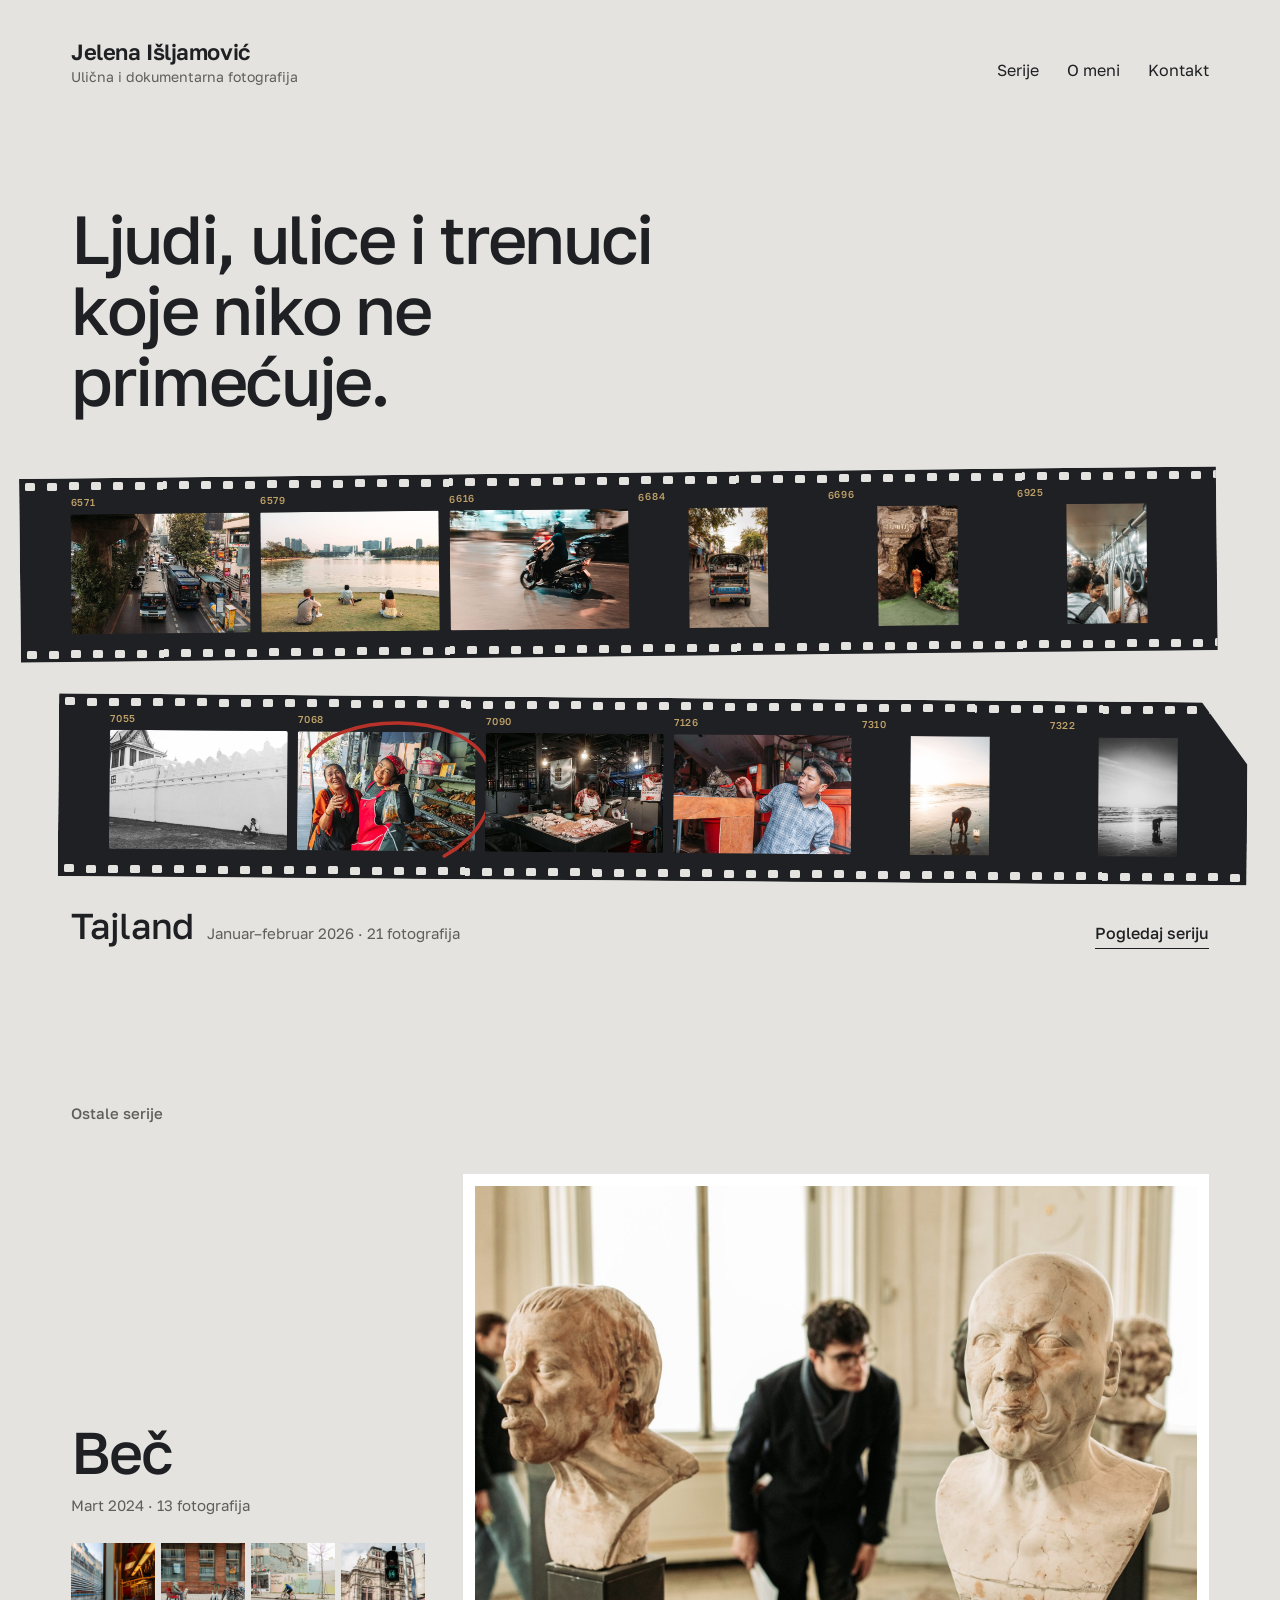
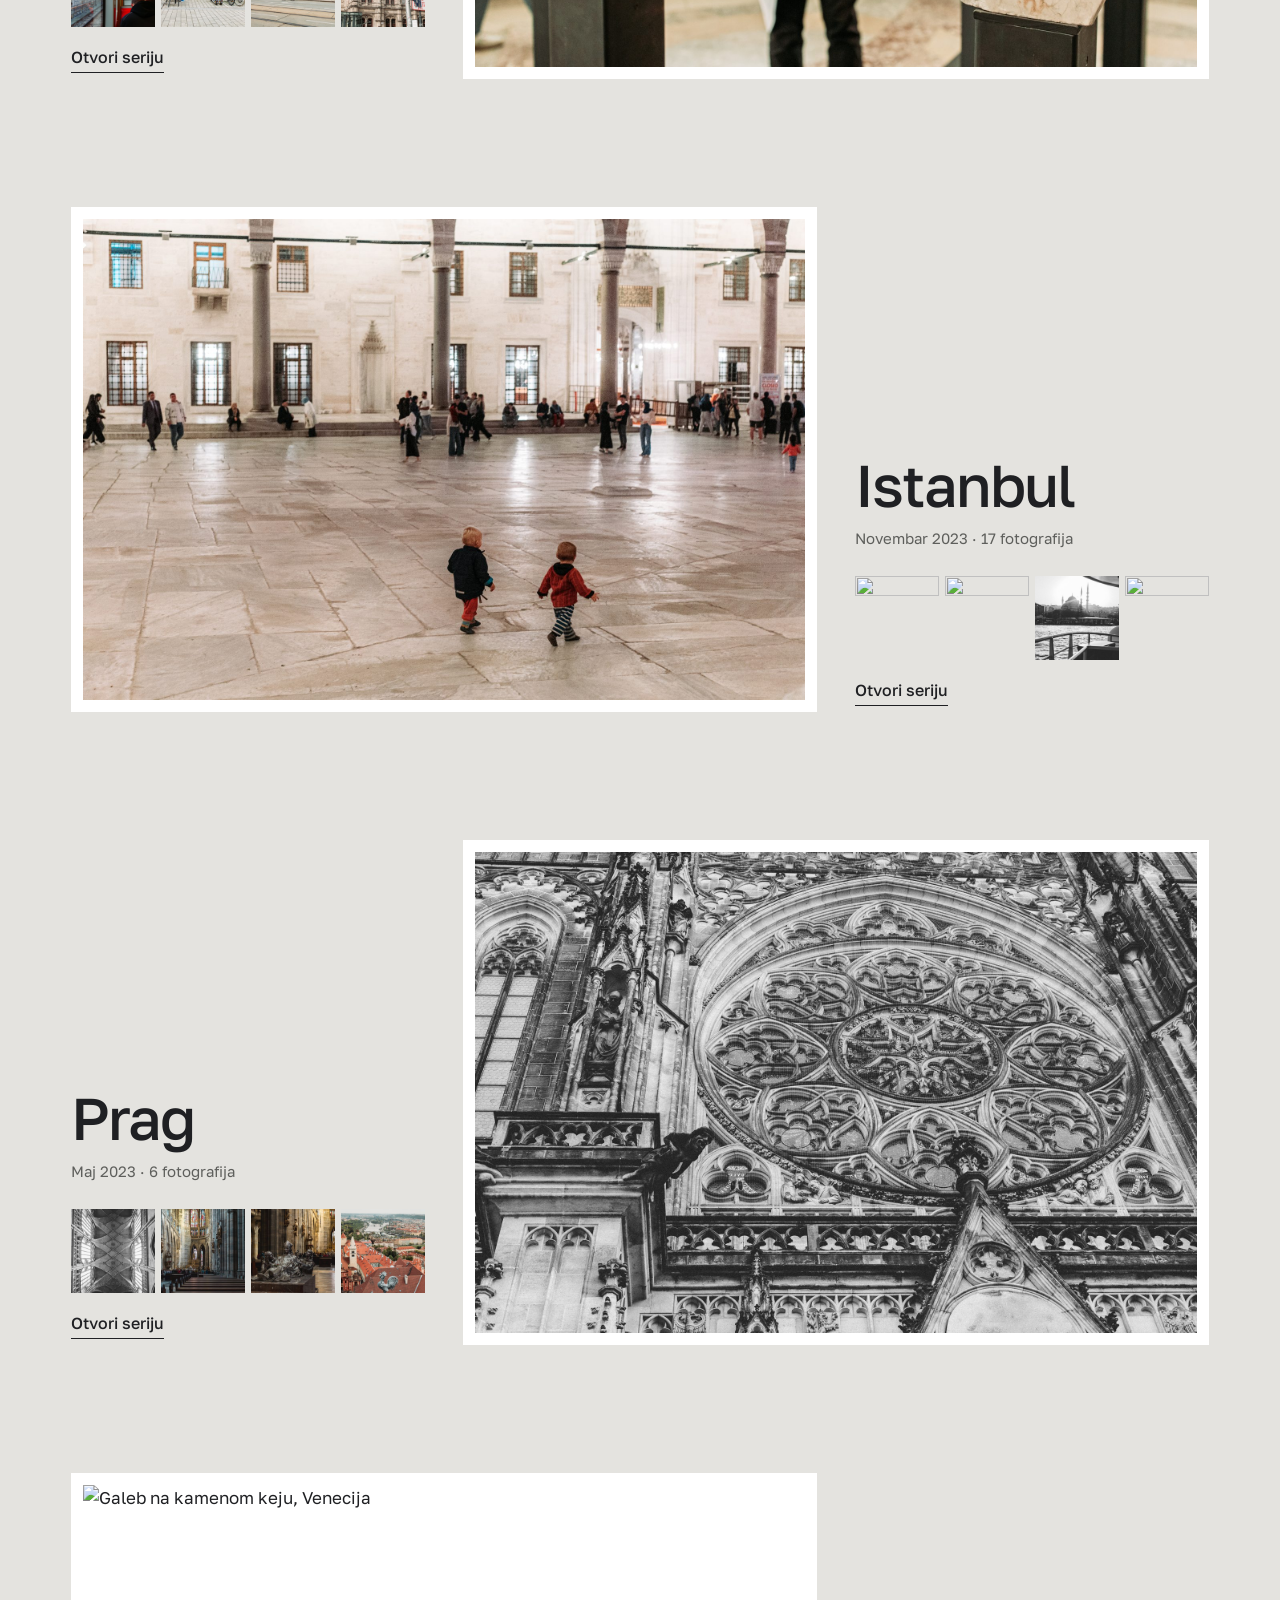
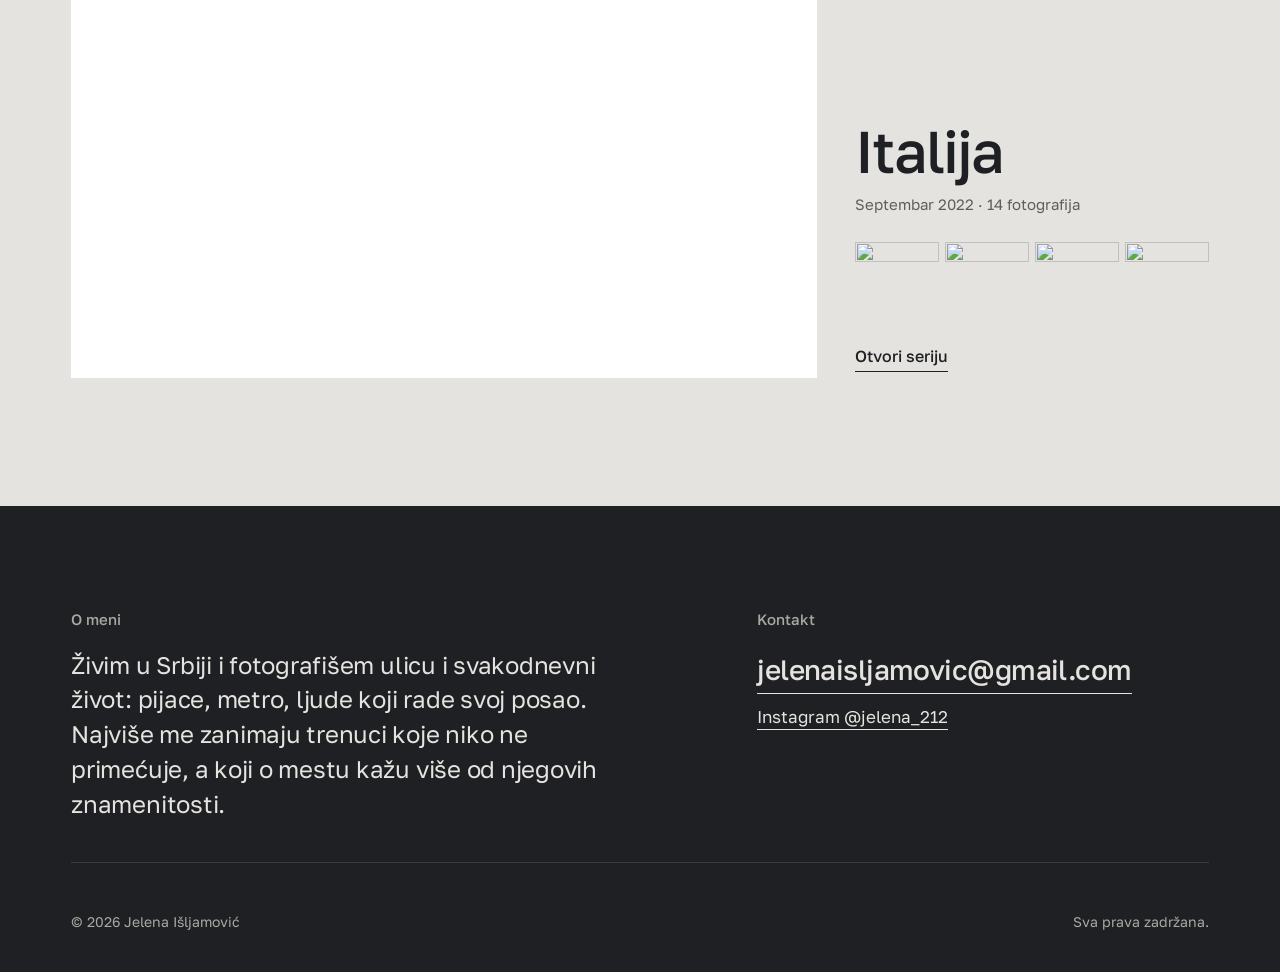
==== commit ad3d43f1: "Add files via upload" ====
--- a/index.html
+++ b/index.html
@@ -43,7 +43,7 @@
     </div></div>
   </div>
   <div class="lead">
-    <div><h2 style="display:inline">Tajland</h2><p class="meta">Januar–februar 2026 · 12 fotografija</p></div>
+    <div><h2 style="display:inline">Tajland</h2><p class="meta">Januar–februar 2026 · 21 fotografija</p></div>
     <a class="cta link" href="tajland.html">Pogledaj seriju</a>
   </div>
 </section>
@@ -62,8 +62,8 @@
     <a class="cover" href="istanbul.html" aria-label="Otvori seriju Istanbul"><img src="img/ist-img_7965.jpg" alt="Deca trče kroz dvorište džamije" loading="lazy"></a>
     <div class="info">
       <h3><a href="istanbul.html">Istanbul</a></h3>
-      <p class="when">Novembar 2023 · 6 fotografija</p>
-      <div class="thumbs"><a href="istanbul.html#f-8067" aria-label="Otvori: Čovek na šarenim stepenicama"><img src="img/m-ist-img_8067.jpg" alt="" loading="lazy"></a><a href="istanbul.html#f-8061" aria-label="Otvori: Ulica sa mačkom"><img src="img/m-ist-img_8061.jpg" alt="" loading="lazy"></a><a href="istanbul.html#f-7953" aria-label="Otvori: Pogled sa trajekta, crno-belo"><img src="img/m-ist-img_7953.jpg" alt="" loading="lazy"></a><a href="istanbul.html#f-8204" aria-label="Otvori: Ljudi na klupi iznad grada"><img src="img/m-ist-img_8204.jpg" alt="" loading="lazy"></a></div>
+      <p class="when">Novembar 2023 · 17 fotografija</p>
+      <div class="thumbs"><a href="istanbul.html#f-7932" aria-label="Otvori: Galeb iznad trajekta, crno-belo"><img src="img/m-ist-img_7932.jpg" alt="" loading="lazy"></a><a href="istanbul.html#f-7945" aria-label="Otvori: Putnik na trajektu gleda more, crno-belo"><img src="img/m-ist-img_7945.jpg" alt="" loading="lazy"></a><a href="istanbul.html#f-7953" aria-label="Otvori: Džamija sa trajekta, crno-belo"><img src="img/m-ist-img_7953.jpg" alt="" loading="lazy"></a><a href="istanbul.html#f-8091" aria-label="Otvori: Stariji prodavac sedi na ulici"><img src="img/m-ist-img_8091.jpg" alt="" loading="lazy"></a></div>
       <a class="cta link" href="istanbul.html" style="align-self:flex-start">Otvori seriju</a>
     </div>
   </article>
@@ -74,6 +74,15 @@
       <p class="when">Maj 2023 · 6 fotografija</p>
       <div class="thumbs"><a href="prag.html#f-110109" aria-label="Otvori: Svod katedrale"><img src="img/m-prg-img_20230502_110109.jpg" alt="" loading="lazy"></a><a href="prag.html#f-9258" aria-label="Otvori: Brodovi katedrale"><img src="img/m-prg-img_9258.jpg" alt="" loading="lazy"></a><a href="prag.html#f-9260" aria-label="Otvori: Grobnica u katedrali"><img src="img/m-prg-img_9260.jpg" alt="" loading="lazy"></a><a href="prag.html#f-9280" aria-label="Otvori: Krovovi Praga odozgo"><img src="img/m-prg-img_9280.jpg" alt="" loading="lazy"></a></div>
       <a class="cta link" href="prag.html" style="align-self:flex-start">Otvori seriju</a>
+    </div>
+  </article>
+  <article class="series">
+    <a class="cover" href="italija.html" aria-label="Otvori seriju Italija"><img src="img/ita-20220831042353_img_6549.jpg" alt="Galeb na kamenom keju, Venecija" loading="lazy"></a>
+    <div class="info">
+      <h3><a href="italija.html">Italija</a></h3>
+      <p class="when">Septembar 2022 · 14 fotografija</p>
+      <div class="thumbs"><a href="italija.html#f-6693" aria-label="Otvori: Trg Svetog Marka kroz luk, Venecija"><img src="img/m-ita-20220831062926_img_6693.jpg" alt="" loading="lazy"></a><a href="italija.html#f-205345" aria-label="Otvori: Prazne arkade noću, Venecija"><img src="img/m-ita-img_20220831_205345.jpg" alt="" loading="lazy"></a><a href="italija.html#f-6767" aria-label="Otvori: Baka i dete pod lukom, Firenca"><img src="img/m-ita-20220902054438_img_6767.jpg" alt="" loading="lazy"></a><a href="italija.html#f-6769" aria-label="Otvori: Prolaznici u uskoj ulici, Firenca"><img src="img/m-ita-20220902054608_img_6769.jpg" alt="" loading="lazy"></a></div>
+      <a class="cta link" href="italija.html" style="align-self:flex-start">Otvori seriju</a>
     </div>
   </article>
 </section>
